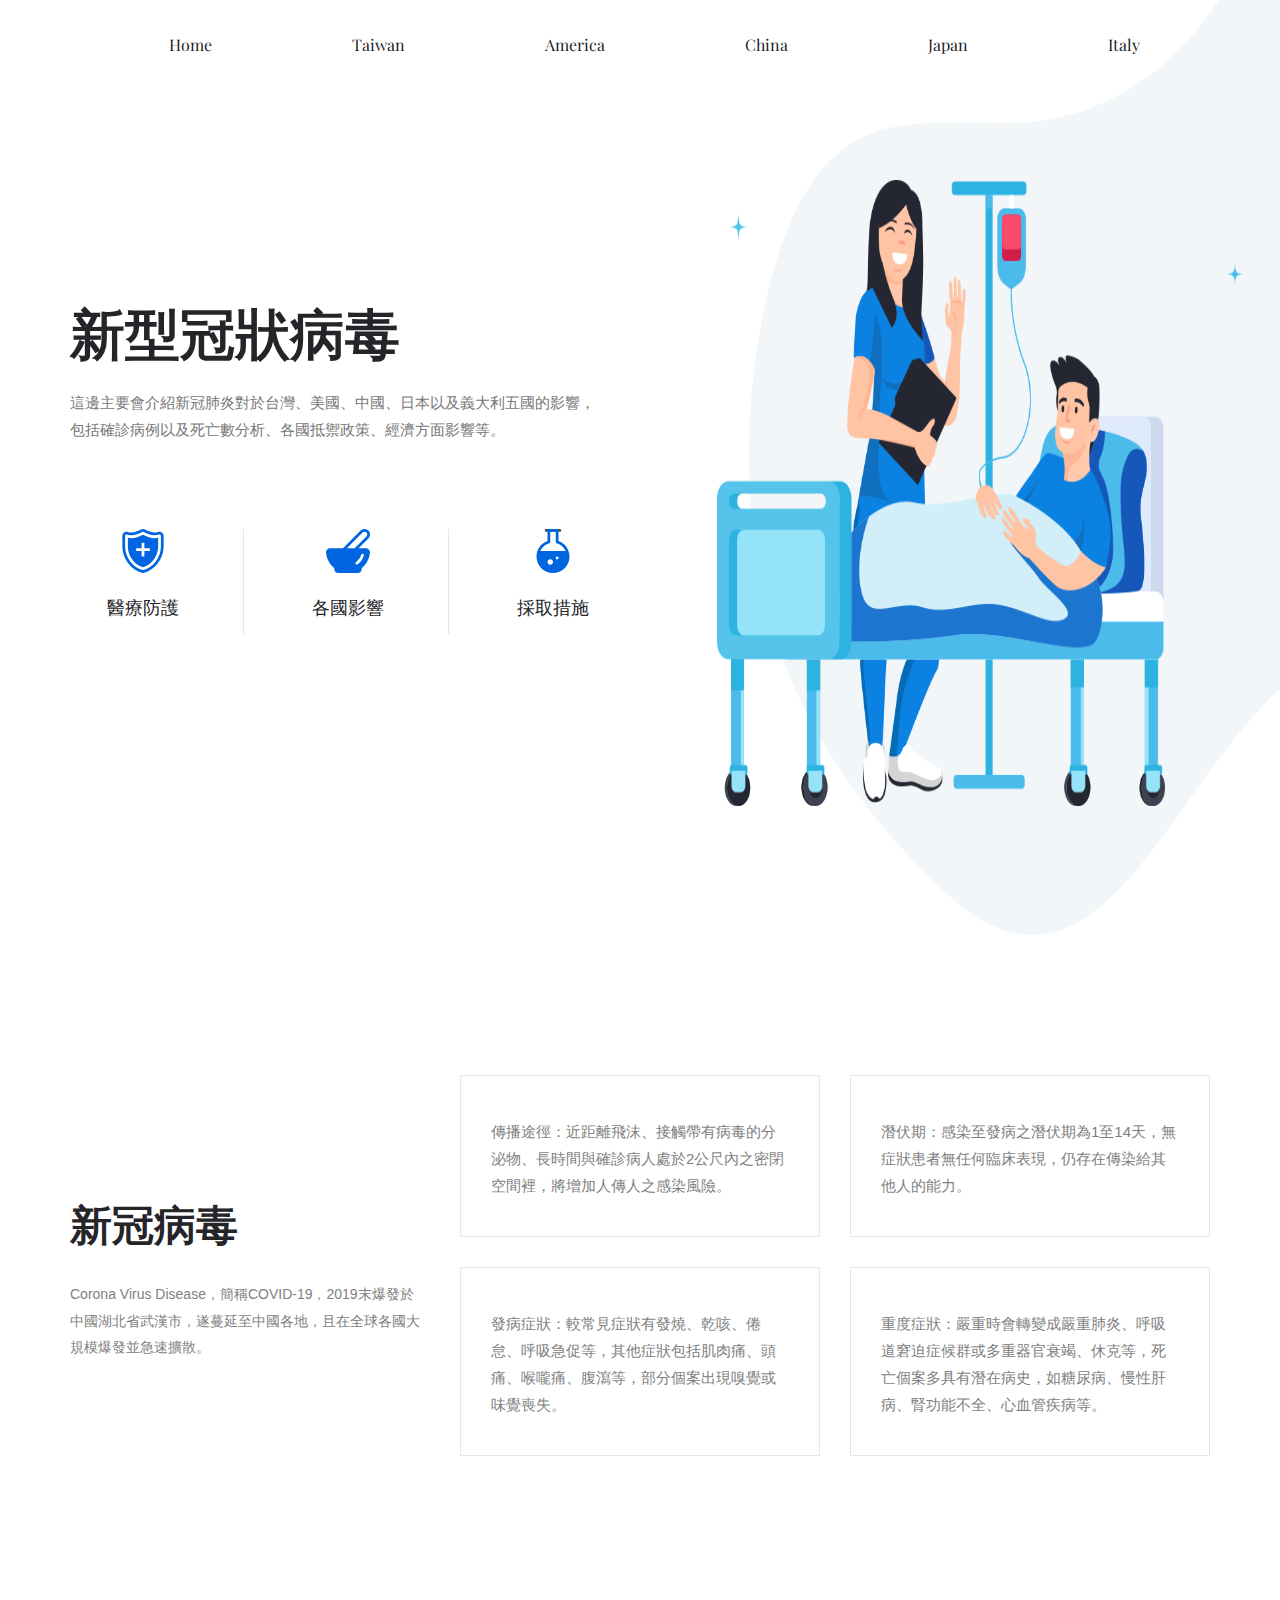
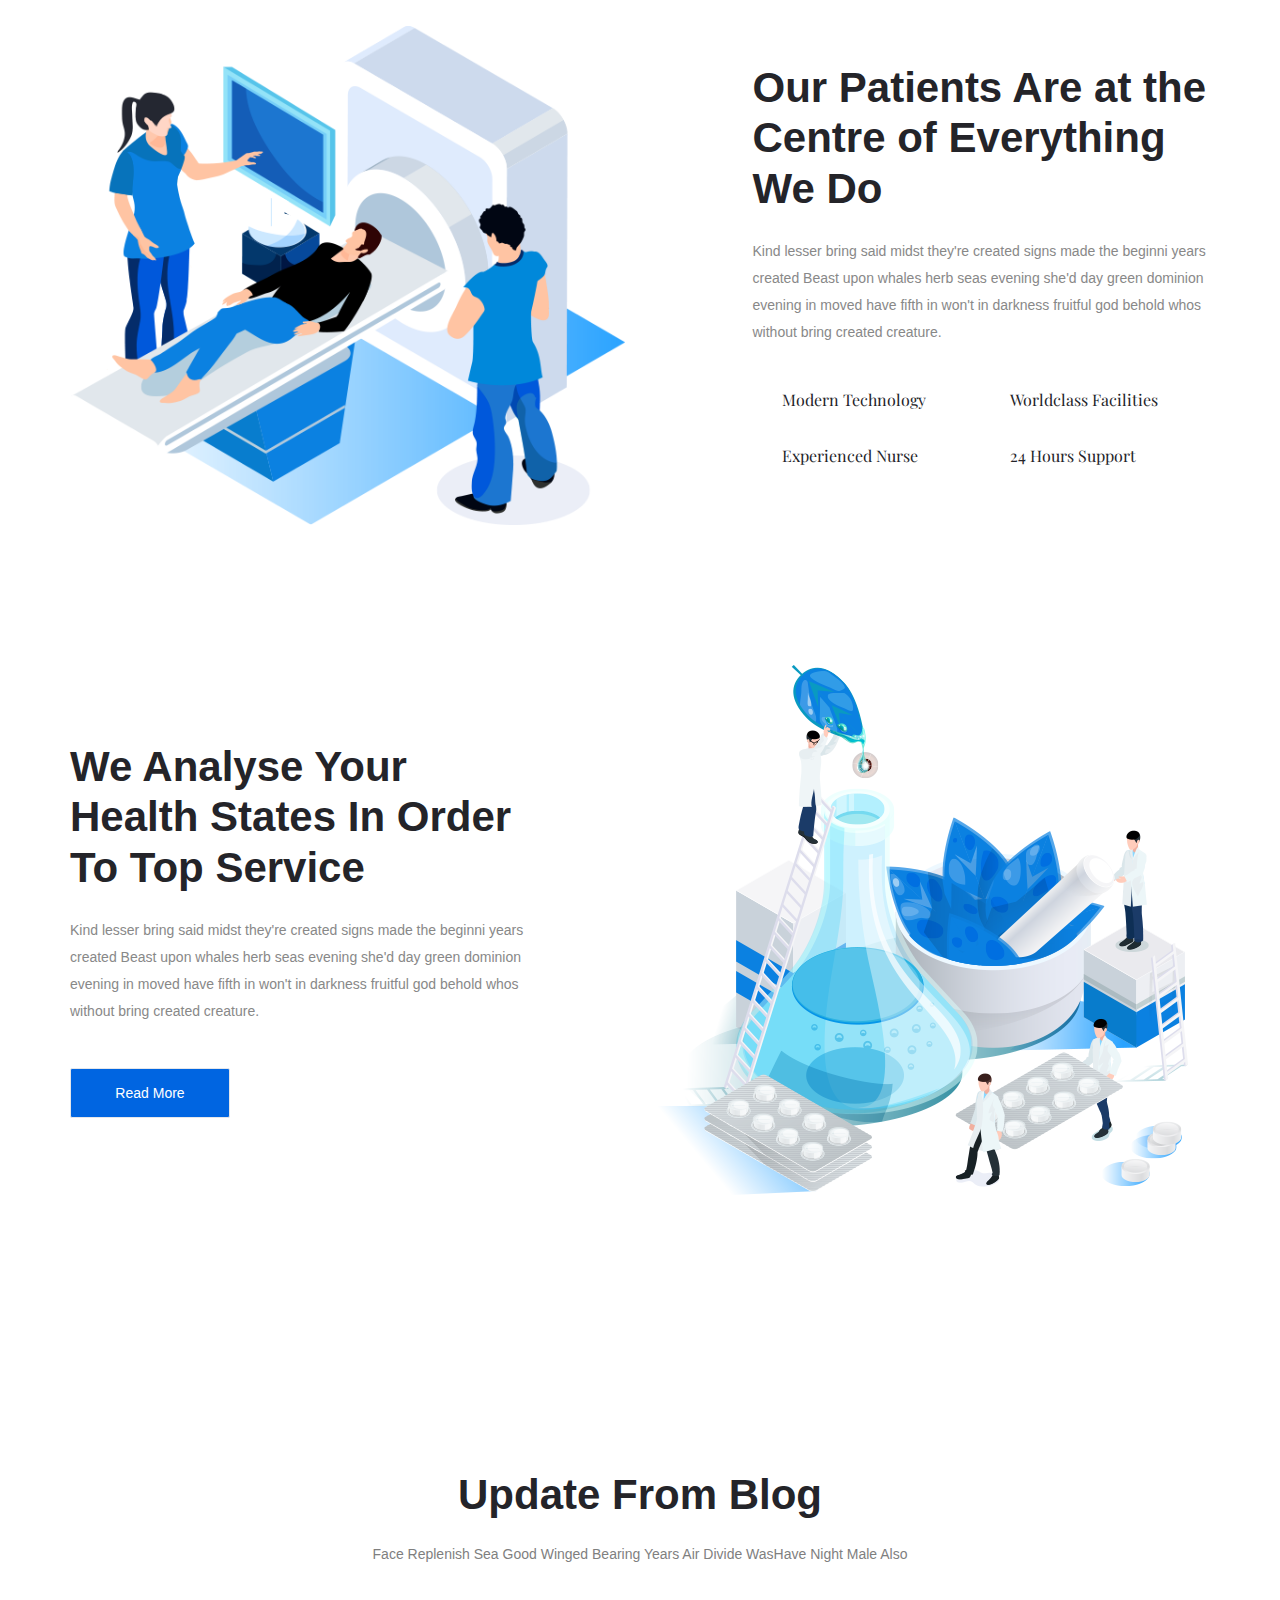
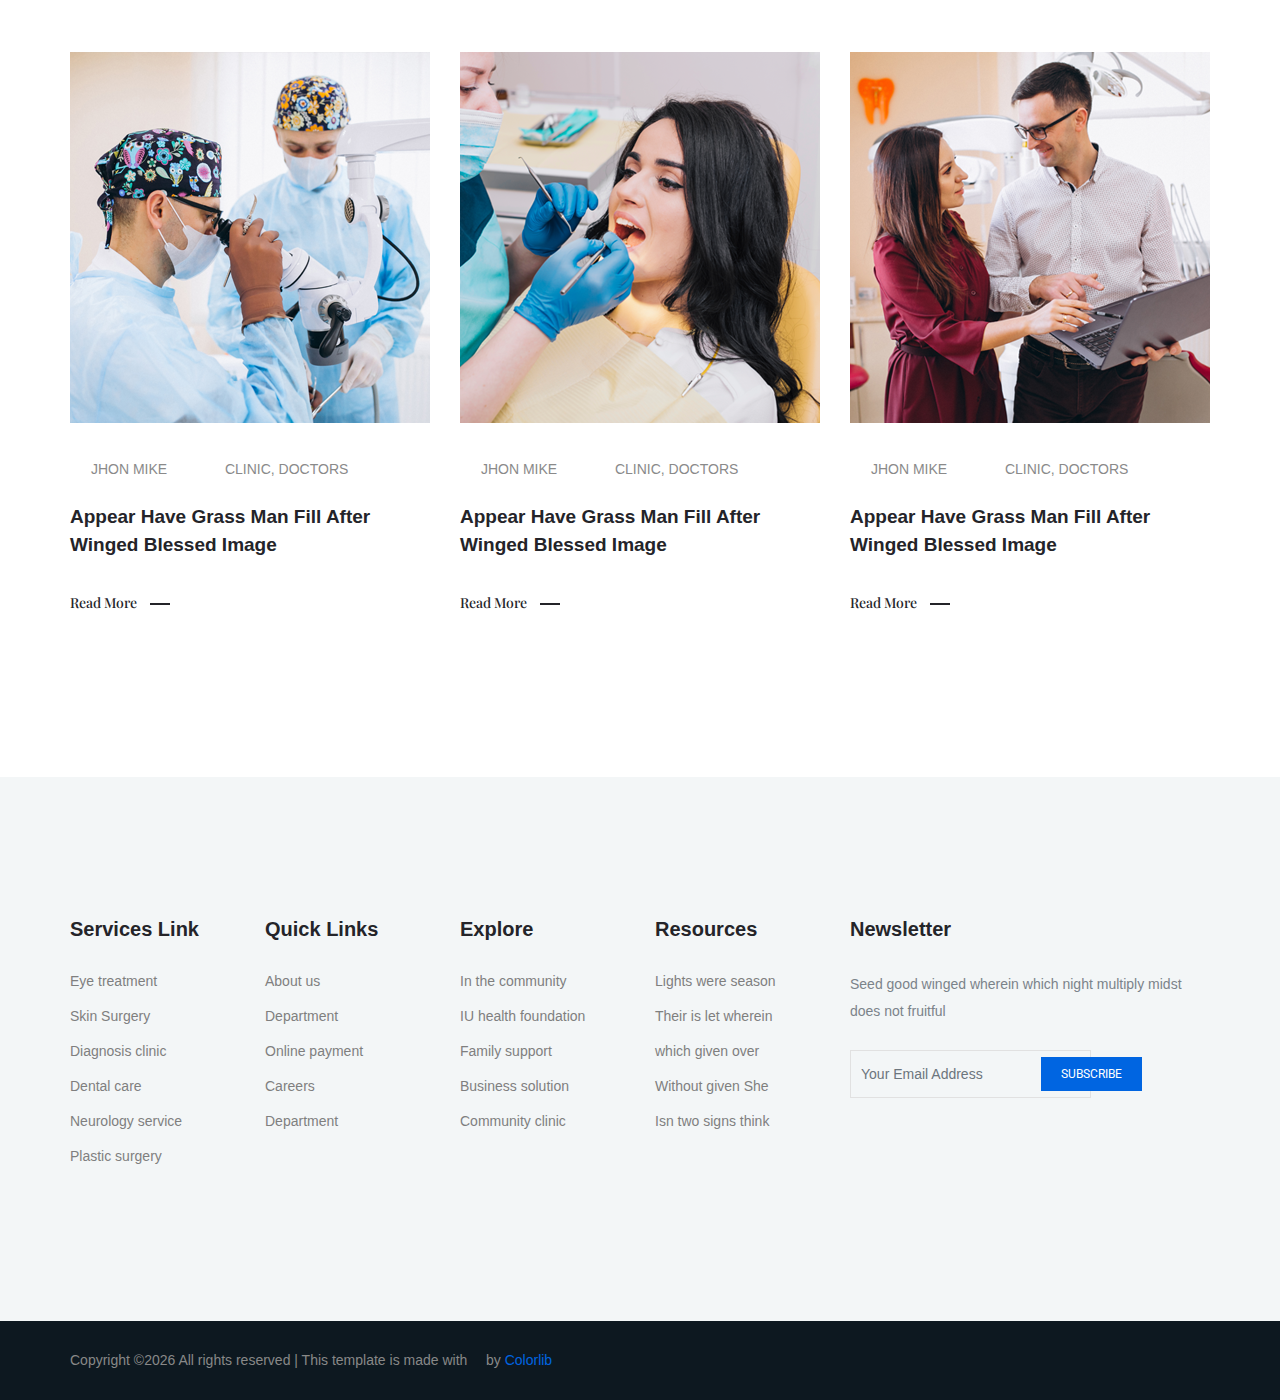
==== index.html @ 41bb82dd "Update index.html" ====
<!doctype html>
<html lang="zh-Hant-TW">

<head>
    <!-- Required meta tags -->
    <meta charset="utf-8">
    <meta name="viewport" content="width=device-width, initial-scale=1, shrink-to-fit=no">
    <title>新冠肺炎（COVID-19)</title>
    <link rel="icon" href="img/favicon.png">
    <!-- Bootstrap CSS -->
    <link rel="stylesheet" href="css/bootstrap.min.css">
    <!-- animate CSS -->
    <link rel="stylesheet" href="css/animate.css">
    <!-- owl carousel CSS -->
    <link rel="stylesheet" href="css/owl.carousel.min.css">
    <!-- themify CSS -->
    <link rel="stylesheet" href="css/themify-icons.css">
    <!-- flaticon CSS -->
    <link rel="stylesheet" href="css/flaticon.css">
    <!-- magnific popup CSS -->
    <link rel="stylesheet" href="css/magnific-popup.css">
    <!-- nice select CSS -->
    <link rel="stylesheet" href="css/nice-select.css">
    <!-- swiper CSS -->
    <link rel="stylesheet" href="css/slick.css">
    <!-- style CSS -->
    <link rel="stylesheet" href="css/style.css">
</head>

<body>
    <!--::header part start::-->
    <header class="main_menu home_menu">
        <div class="container">
            <div class="row align-items-center">
                <div class="col-lg-12">
                    <nav class="navbar navbar-expand-lg navbar-light">
                        <button class="navbar-toggler" type="button" data-toggle="collapse"
                            data-target="#navbarSupportedContent" aria-controls="navbarSupportedContent"
                            aria-expanded="false" aria-label="Toggle navigation">
                            <span class="navbar-toggler-icon"></span>
                        </button>

                        <div class="collapse navbar-collapse main-menu-item justify-content-end"
                            id="navbarSupportedContent">
                            <ul class="navbar-nav align-items-center">
                                <li class="nav-item active">
                                    <a class="nav-link" href="index.html">Home</a>
                                </li>
                                <li class="nav-item active">
                                    <a class="nav-link" href="Taiwan.html">Taiwan</a>
                                </li>
                                <li class="nav-item active">
                                    <a class="nav-link" href="America.html">America</a>
                                </li>
                                <li class="nav-item active">
                                    <a class="nav-link" href="China.html">China</a>
                                </li>
                                <li class="nav-item active">
                                    <a class="nav-link" href="Japan.html">Japan</a>
                                </li>
                                <li class="nav-item active">
                                    <a class="nav-link" href="Italy.html">Italy</a>
                                </li>
                            </ul>
                        </div>
                    </nav>
                </div>
            </div>
        </div>
    </header>
    <!-- Header part end-->

    <!-- banner part start-->
    <section class="banner_part">
        <div class="container">
            <div class="row align-items-center">
                <div class="col-lg-6 col-xl-6">
                    <div class="banner_text">
                        <div class="banner_text_iner">
                            <h1>新型冠狀病毒</h1>
                            <p>這邊主要會介紹新冠肺炎對於台灣、美國、中國、日本以及義大利五國的影響，包括確診病例以及死亡數分析、各國抵禦政策、經濟方面影響等。</p>
                            <div class="banner_item">
                                <div class="single_item" style="width:145px;">
                                    <img src="img/icon/banner_1.svg" alt="">
                                    <h5>醫療防護</h5>
                                </div>
                                <div class="single_item" style="width:145px;">
                                    <img src="img/icon/banner_2.svg" alt="">
                                    <h5>各國影響</h5>
                                </div>
                                <div class="single_item" style="width:145px;">
                                    <img src="img/icon/banner_3.svg" alt="">
                                    <h5>採取措施</h5>
                                </div>
                            </div>
                        </div>
                    </div>
                </div>
            </div>
        </div>
    </section>
    <!-- banner part start-->

    <!-- feature_part start-->
    <section class="feature_part padding_top">
        <div class="container">
            <div class="row">
                <div class="col-xl-4 col-md-4 align-self-center">
                    <div class="single_feature_text ">
                        <h2>新冠病毒</h2>
                        <p>Corona Virus Disease，簡稱COVID-19，2019末爆發於
                           中國湖北省武漢市，遂蔓延至中國各地，且在全球各國大
                           規模爆發並急速擴散。</a>
                    </div>
                </div>
                <div class="col-lg-8 col-md-8">
                    <div class="feature_item">
                        <div class="row">
                            <div class="col-lg-6 col-sm-6">
                                <div class="single_feature">
                                    <div class="single_feature_part">
                                        <p>傳播途徑：近距離飛沫、接觸帶有病毒的分泌物、長時間與確診病人處於2公尺內之密閉空間裡，將增加人傳人之感染風險。</p>
                                    </div>
                                </div>
                            </div>
                            <div class="col-lg-6 col-sm-6">
                                <div class="single_feature">
                                    <div class="single_feature_part">
                                        <p>潛伏期：感染至發病之潛伏期為1至14天，無症狀患者無任何臨床表現，仍存在傳染給其他人的能力。</p>
                                    </div>
                                </div>
                            </div>
                            <div class="col-lg-6 col-sm-6">
                                <div class="single_feature">
                                    <div class="single_feature_part">
                                        <p>發病症狀：較常見症狀有發燒、乾咳、倦怠、呼吸急促等，其他症狀包括肌肉痛、頭痛、喉嚨痛、腹瀉等，部分個案出現嗅覺或味覺喪失。</p>
                                    </div>
                                </div>
                            </div>
                            <div class="col-lg-6 col-sm-6">
                                <div class="single_feature">
                                    <div class="single_feature_part">
                                        <p>重度症狀：嚴重時會轉變成嚴重肺炎、呼吸道窘迫症候群或多重器官衰竭、休克等，死亡個案多具有潛在病史，如糖尿病、慢性肝病、腎功能不全、心血管疾病等。</p>
                                    </div>
                                </div>
                            </div>
                        </div>
                    </div>
                </div>
            </div>
        </div>
    </section>
    <!-- feature_part start-->

    <!-- our_ability part start-->
    <section class="our_ability section_padding">
        <div class="container">
            <div class="row justify-content-between align-items-center">
                <div class="col-md-6 col-lg-6">
                    <div class="our_ability_img">
                        <img src="img/ability_img.png" alt="">
                    </div>
                </div>
                <div class="col-md-6 col-lg-5">
                    <div class="our_ability_member_text">
                        <h2>Our Patients
                            Are at the Centre of
                            Everything We Do</h2>
                        <p>Kind lesser bring said midst they're created signs made the beginni years
                            created Beast upon whales herb seas evening she'd day green dominion
                            evening in moved have fifth in won't in darkness fruitful god behold
                            whos without bring created creature.</p>
                        <ul>
                            <li><span class="ti-mouse"></span>Modern Technology</li>
                            <li><span class="ti-heart-broken"></span>Worldclass Facilities</li>
                            <li><span class="ti-package"></span>Experienced Nurse</li>
                            <li><span class="ti-headphone-alt"></span>24 Hours Support</li>
                        </ul>
                    </div>
                </div>
            </div>
        </div>
    </section>
    <!-- our_ability part end-->

    <!-- top_service part start-->
    <section class="top_service our_ability padding_bottom">
        <div class="container">
            <div class="row justify-content-between align-items-center">
                <div class="col-md-5 col-lg-5">
                    <div class="our_ability_member_text">
                        <h2>We Analyse Your
                            Health States In Order
                            To Top Service</h2>
                        <p>Kind lesser bring said midst they're created signs made the beginni years
                            created Beast upon whales herb seas evening she'd day green dominion
                            evening in moved have fifth in won't in darkness fruitful god behold
                            whos without bring created creature.</p>
                        <a href="#" class="btn_2">read more</a>
                    </div>
                </div>
                <div class="col-md-6 col-lg-6">
                    <div class="our_ability_img">
                        <img src="img/top_service.png" alt="">
                    </div>
                </div>
            </div>
        </div>
    </section>
    <!-- top_service part end-->

    <!--::blog_part start::-->
    <section class="blog_part section_padding">
        <div class="container">
            <div class="row justify-content-center">
                <div class="col-xl-8">
                    <div class="section_tittle text-center">
                        <h2>Update From Blog</h2>
                        <p>Face replenish sea good winged bearing years air divide wasHave night male also</p>
                    </div>
                </div>
            </div>
            <div class="row">
                <div class="col-sm-6 col-lg-4 col-xl-4">
                    <div class="single-home-blog">
                        <div class="card">
                            <img src="img/blog/blog_1.png" class="card-img-top" alt="blog">
                            <div class="card-body">
                                <ul>
                                    <li> <span class="ti-user"></span>Jhon mike</li>
                                    <li> <span class="ti-bookmark"></span>Clinic, doctors</li>
                                </ul>
                                <a href="blog.html">
                                    <h5 class="card-title">Appear have grass man fill after
                                        winged blessed image </h5>
                                </a>
                                <a href="#" class="blog_btn">read more</a>

                            </div>
                        </div>
                    </div>
                </div>
                <div class="col-sm-6 col-lg-4 col-xl-4">
                    <div class="single-home-blog">
                        <div class="card">
                            <img src="img/blog/blog_2.png" class="card-img-top" alt="blog">
                            <div class="card-body">
                                <ul>
                                    <li> <span class="ti-user"></span>Jhon mike</li>
                                    <li> <span class="ti-bookmark"></span>Clinic, doctors</li>
                                </ul>
                                <a href="blog.html">
                                    <h5 class="card-title">Appear have grass man fill after
                                        winged blessed image </h5>
                                </a>
                                <a href="#" class="blog_btn">read more</a>

                            </div>
                        </div>
                    </div>
                </div>
                <div class="col-sm-6 col-lg-4 col-xl-4">
                    <div class="single-home-blog">
                        <div class="card">
                            <img src="img/blog/blog_3.png" class="card-img-top" alt="blog">
                            <div class="card-body">
                                <ul>
                                    <li> <span class="ti-user"></span>Jhon mike</li>
                                    <li> <span class="ti-bookmark"></span>Clinic, doctors</li>
                                </ul>
                                <a href="blog.html">
                                    <h5 class="card-title">Appear have grass man fill after
                                        winged blessed image </h5>
                                </a>
                                <a href="#" class="blog_btn">read more</a>

                            </div>
                        </div>
                    </div>
                </div>
            </div>
        </div>
    </section>
    <!--::blog_part end::-->

    <!-- footer part start-->
    <footer class="footer-area">
        <div class="footer section_padding">
            <div class="container">
                <div class="row">
                    <div class="col-xl-2 col-sm-4 mb-4 mb-xl-0 single-footer-widget">
                        <h4>Services Link</h4>
                        <ul>
                            <li><a href="#">Eye treatment</a></li>
                            <li><a href="#">Skin Surgery</a></li>
                            <li><a href="#">Diagnosis clinic</a></li>
                            <li><a href="#"> Dental care</a></li>
                            <li><a href="#">Neurology service</a></li>
                            <li><a href="#">Plastic surgery</a></li>
                        </ul>
                    </div>
                    <div class="col-xl-2 col-sm-4 mb-4 mb-xl-0 single-footer-widget">
                        <h4>Quick Links</h4>
                        <ul>
                            <li><a href="#">About us</a></li>
                            <li><a href="#">Department</a></li>
                            <li><a href="#"> Online payment</a></li>
                            <li><a href="#">Careers</a></li>
                            <li><a href="#">Department</a></li>
                        </ul>
                    </div>

                    <div class="col-xl-2 col-sm-4 mb-4 mb-xl-0 single-footer-widget">
                        <h4>Explore</h4>
                        <ul>
                            <li><a href="#">In the community</a></li>
                            <li><a href="#">IU health foundation</a></li>
                            <li><a href="#">Family support </a></li>
                            <li><a href="#">Business solution</a></li>
                            <li><a href="#">Community clinic</a></li>
                        </ul>
                    </div>
                    <div class="col-xl-2 col-sm-4 mb-4 mb-xl-0 single-footer-widget">
                        <h4>Resources</h4>
                        <ul>
                            <li><a href="#">Lights were season</a></li>
                            <li><a href="#"> Their is let wherein</a></li>
                            <li><a href="#">which given over</a></li>
                            <li><a href="#">Without given She</a></li>
                            <li><a href="#">Isn two signs think</a></li>
                        </ul>
                    </div>
                    <div class="col-xl-4 col-sm-8 col-md-8 mb-4 mb-xl-0 single-footer-widget">
                        <h4>Newsletter</h4>
                        <p>Seed good winged wherein which night multiply
                            midst does not fruitful</p>
                        <div class="form-wrap" id="mc_embed_signup">
                            <form target="_blank"
                                action="https://spondonit.us12.list-manage.com/subscribe/post?u=1462626880ade1ac87bd9c93a&amp;id=92a4423d01"
                                method="get" class="form-inline">
                                <input class="form-control" name="EMAIL" placeholder="Your Email Address"
                                    onfocus="this.placeholder = ''" onblur="this.placeholder = 'Your Email Address '"
                                    required="" type="email">
                                <button class="click-btn btn btn-default text-uppercase">subscribe</button>
                                <div style="position: absolute; left: -5000px;">
                                    <input name="b_36c4fd991d266f23781ded980_aefe40901a" tabindex="-1" value=""
                                        type="text">
                                </div>

                                <div class="info"></div>
                            </form>
                        </div>
                    </div>
                </div>
            </div>
        </div>

        <div class="copyright_part">
            <div class="container">
                <div class="row align-items-center">
                    <p class="footer-text m-0 col-lg-8 col-md-12"><!-- Link back to Colorlib can't be removed. Template is licensed under CC BY 3.0. -->
Copyright &copy;<script>document.write(new Date().getFullYear());</script> All rights reserved | This template is made with <i class="ti-heart" aria-hidden="true"></i> by <a href="https://colorlib.com" target="_blank">Colorlib</a>
<!-- Link back to Colorlib can't be removed. Template is licensed under CC BY 3.0. --></p>
                    <div class="col-lg-4 col-md-12 text-center text-lg-right footer-social">
                        <a href="#"><i class="ti-facebook"></i></a>
                        <a href="#"> <i class="ti-twitter"></i> </a>
                        <a href="#"><i class="ti-instagram"></i></a>
                        <a href="#"><i class="ti-skype"></i></a>
                    </div>
                </div>
            </div>
        </div>
    </footer>

    <!-- footer part end-->

    <!-- jquery plugins here-->

    <script src="js/jquery-1.12.1.min.js"></script>
    <!-- popper js -->
    <script src="js/popper.min.js"></script>
    <!-- bootstrap js -->
    <script src="js/bootstrap.min.js"></script>
    <!-- easing js -->
    <script src="js/jquery.magnific-popup.js"></script>
    <!-- swiper js -->
    <script src="js/swiper.min.js"></script>
    <!-- swiper js -->
    <script src="js/masonry.pkgd.js"></script>
    <!-- particles js -->
    <script src="js/owl.carousel.min.js"></script>
    <script src="js/jquery.nice-select.min.js"></script>
    <!-- swiper js -->
    <script src="js/slick.min.js"></script>
    <script src="js/jquery.counterup.min.js"></script>
    <script src="js/waypoints.min.js"></script>
    <!-- contact js -->
    <script src="js/jquery.ajaxchimp.min.js"></script>
    <script src="js/jquery.form.js"></script>
    <script src="js/jquery.validate.min.js"></script>
    <script src="js/mail-script.js"></script>
    <script src="js/contact.js"></script>
    <!-- custom js -->
    <script src="js/custom.js"></script>
</body>

</html>
---- css/themify-icons.css ----
@font-face {
	font-family: 'themify';
	src:url('../fonts/themify.eot?-fvbane');
	src:url('../fonts/themify.eot?#iefix-fvbane') format('embedded-opentype'),
		url('../fonts/themify.woff?-fvbane') format('woff'),
		url('../fonts/themify.ttf?-fvbane') format('truetype'),
		url('../fonts/themify.svg?-fvbane#themify') format('svg');
	font-weight: normal;
	font-style: normal;
}

[class^="ti-"], [class*=" ti-"] {
	font-family: 'themify';
	speak: none;
	font-style: normal;
	font-weight: normal;
	font-variant: normal;
	text-transform: none;
	line-height: 1;

	/* Better Font Rendering =========== */
	-webkit-font-smoothing: antialiased;
	-moz-osx-font-smoothing: grayscale;
}

.ti-wand:before {
	content: "\e600";
}
.ti-volume:before {
	content: "\e601";
}
.ti-user:before {
	content: "\e602";
}
.ti-unlock:before {
	content: "\e603";
}
.ti-unlink:before {
	content: "\e604";
}
.ti-trash:before {
	content: "\e605";
}
.ti-thought:before {
	content: "\e606";
}
.ti-target:before {
	content: "\e607";
}
.ti-tag:before {
	content: "\e608";
}
.ti-tablet:before {
	content: "\e609";
}
.ti-star:before {
	content: "\e60a";
}
.ti-spray:before {
	content: "\e60b";
}
.ti-signal:before {
	content: "\e60c";
}
.ti-shopping-cart:before {
	content: "\e60d";
}
.ti-shopping-cart-full:before {
	content: "\e60e";
}
.ti-settings:before {
	content: "\e60f";
}
.ti-search:before {
	content: "\e610";
}
.ti-zoom-in:before {
	content: "\e611";
}
.ti-zoom-out:before {
	content: "\e612";
}
.ti-cut:before {
	content: "\e613";
}
.ti-ruler:before {
	content: "\e614";
}
.ti-ruler-pencil:before {
	content: "\e615";
}
.ti-ruler-alt:before {
	content: "\e616";
}
.ti-bookmark:before {
	content: "\e617";
}
.ti-bookmark-alt:before {
	content: "\e618";
}
.ti-reload:before {
	content: "\e619";
}
.ti-plus:before {
	content: "\e61a";
}
.ti-pin:before {
	content: "\e61b";
}
.ti-pencil:before {
	content: "\e61c";
}
.ti-pencil-alt:before {
	content: "\e61d";
}
.ti-paint-roller:before {
	content: "\e61e";
}
.ti-paint-bucket:before {
	content: "\e61f";
}
.ti-na:before {
	content: "\e620";
}
.ti-mobile:before {
	content: "\e621";
}
.ti-minus:before {
	content: "\e622";
}
.ti-medall:before {
	content: "\e623";
}
.ti-medall-alt:before {
	content: "\e624";
}
.ti-marker:before {
	content: "\e625";
}
.ti-marker-alt:before {
	content: "\e626";
}
.ti-arrow-up:before {
	content: "\e627";
}
.ti-arrow-right:before {
	content: "\e628";
}
.ti-arrow-left:before {
	content: "\e629";
}
.ti-arrow-down:before {
	content: "\e62a";
}
.ti-lock:before {
	content: "\e62b";
}
.ti-location-arrow:before {
	content: "\e62c";
}
.ti-link:before {
	content: "\e62d";
}
.ti-layout:before {
	content: "\e62e";
}
.ti-layers:before {
	content: "\e62f";
}
.ti-layers-alt:before {
	content: "\e630";
}
.ti-key:before {
	content: "\e631";
}
.ti-import:before {
	content: "\e632";
}
.ti-image:before {
	content: "\e633";
}
.ti-heart:before {
	content: "\e634";
}
.ti-heart-broken:before {
	content: "\e635";
}
.ti-hand-stop:before {
	content: "\e636";
}
.ti-hand-open:before {
	content: "\e637";
}
.ti-hand-drag:before {
	content: "\e638";
}
.ti-folder:before {
	content: "\e639";
}
.ti-flag:before {
	content: "\e63a";
}
.ti-flag-alt:before {
	content: "\e63b";
}
.ti-flag-alt-2:before {
	content: "\e63c";
}
.ti-eye:before {
	content: "\e63d";
}
.ti-export:before {
	content: "\e63e";
}
.ti-exchange-vertical:before {
	content: "\e63f";
}
.ti-desktop:before {
	content: "\e640";
}
.ti-cup:before {
	content: "\e641";
}
.ti-crown:before {
	content: "\e642";
}
.ti-comments:before {
	content: "\e643";
}
.ti-comment:before {
	content: "\e644";
}
.ti-comment-alt:before {
	content: "\e645";
}
.ti-close:before {
	content: "\e646";
}
.ti-clip:before {
	content: "\e647";
}
.ti-angle-up:before {
	content: "\e648";
}
.ti-angle-right:before {
	content: "\e649";
}
.ti-angle-left:before {
	content: "\e64a";
}
.ti-angle-down:before {
	content: "\e64b";
}
.ti-check:before {
	content: "\e64c";
}
.ti-check-box:before {
	content: "\e64d";
}
.ti-camera:before {
	content: "\e64e";
}
.ti-announcement:before {
	content: "\e64f";
}
.ti-brush:before {
	content: "\e650";
}
.ti-briefcase:before {
	content: "\e651";
}
.ti-bolt:before {
	content: "\e652";
}
.ti-bolt-alt:before {
	content: "\e653";
}
.ti-blackboard:before {
	content: "\e654";
}
.ti-bag:before {
	content: "\e655";
}
.ti-move:before {
	content: "\e656";
}
.ti-arrows-vertical:before {
	content: "\e657";
}
.ti-arrows-horizontal:before {
	content: "\e658";
}
.ti-fullscreen:before {
	content: "\e659";
}
.ti-arrow-top-right:before {
	content: "\e65a";
}
.ti-arrow-top-left:before {
	content: "\e65b";
}
.ti-arrow-circle-up:before {
	content: "\e65c";
}
.ti-arrow-circle-right:before {
	content: "\e65d";
}
.ti-arrow-circle-left:before {
	content: "\e65e";
}
.ti-arrow-circle-down:before {
	content: "\e65f";
}
.ti-angle-double-up:before {
	content: "\e660";
}
.ti-angle-double-right:before {
	content: "\e661";
}
.ti-angle-double-left:before {
	content: "\e662";
}
.ti-angle-double-down:before {
	content: "\e663";
}
.ti-zip:before {
	content: "\e664";
}
.ti-world:before {
	content: "\e665";
}
.ti-wheelchair:before {
	content: "\e666";
}
.ti-view-list:before {
	content: "\e667";
}
.ti-view-list-alt:before {
	content: "\e668";
}
.ti-view-grid:before {
	content: "\e669";
}
.ti-uppercase:before {
	content: "\e66a";
}
.ti-upload:before {
	content: "\e66b";
}
.ti-underline:before {
	content: "\e66c";
}
.ti-truck:before {
	content: "\e66d";
}
.ti-timer:before {
	content: "\e66e";
}
.ti-ticket:before {
	content: "\e66f";
}
.ti-thumb-up:before {
	content: "\e670";
}
.ti-thumb-down:before {
	content: "\e671";
}
.ti-text:before {
	content: "\e672";
}
.ti-stats-up:before {
	content: "\e673";
}
.ti-stats-down:before {
	content: "\e674";
}
.ti-split-v:before {
	content: "\e675";
}
.ti-split-h:before {
	content: "\e676";
}
.ti-smallcap:before {
	content: "\e677";
}
.ti-shine:before {
	content: "\e678";
}
.ti-shift-right:before {
	content: "\e679";
}
.ti-shift-left:before {
	content: "\e67a";
}
.ti-shield:before {
	content: "\e67b";
}
.ti-notepad:before {
	content: "\e67c";
}
.ti-server:before {
	content: "\e67d";
}
.ti-quote-right:before {
	content: "\e67e";
}
.ti-quote-left:before {
	content: "\e67f";
}
.ti-pulse:before {
	content: "\e680";
}
.ti-printer:before {
	content: "\e681";
}
.ti-power-off:before {
	content: "\e682";
}
.ti-plug:before {
	content: "\e683";
}
.ti-pie-chart:before {
	content: "\e684";
}
.ti-paragraph:before {
	content: "\e685";
}
.ti-panel:before {
	content: "\e686";
}
.ti-package:before {
	content: "\e687";
}
.ti-music:before {
	content: "\e688";
}
.ti-music-alt:before {
	content: "\e689";
}
.ti-mouse:before {
	content: "\e68a";
}
.ti-mouse-alt:before {
	content: "\e68b";
}
.ti-money:before {
	content: "\e68c";
}
.ti-microphone:before {
	content: "\e68d";
}
.ti-menu:before {
	content: "\e68e";
}
.ti-menu-alt:before {
	content: "\e68f";
}
.ti-map:before {
	content: "\e690";
}
.ti-map-alt:before {
	content: "\e691";
}
.ti-loop:before {
	content: "\e692";
}
.ti-location-pin:before {
	content: "\e693";
}
.ti-list:before {
	content: "\e694";
}
.ti-light-bulb:before {
	content: "\e695";
}
.ti-Italic:before {
	content: "\e696";
}
.ti-info:before {
	content: "\e697";
}
.ti-infinite:before {
	content: "\e698";
}
.ti-id-badge:before {
	content: "\e699";
}
.ti-hummer:before {
	content: "\e69a";
}
.ti-home:before {
	content: "\e69b";
}
.ti-help:before {
	content: "\e69c";
}
.ti-headphone:before {
	content: "\e69d";
}
.ti-harddrives:before {
	content: "\e69e";
}
.ti-harddrive:before {
	content: "\e69f";
}
.ti-gift:before {
	content: "\e6a0";
}
.ti-game:before {
	content: "\e6a1";
}
.ti-filter:before {
	content: "\e6a2";
}
.ti-files:before {
	content: "\e6a3";
}
.ti-file:before {
	content: "\e6a4";
}
.ti-eraser:before {
	content: "\e6a5";
}
.ti-envelope:before {
	content: "\e6a6";
}
.ti-download:before {
	content: "\e6a7";
}
.ti-direction:before {
	content: "\e6a8";
}
.ti-direction-alt:before {
	content: "\e6a9";
}
.ti-dashboard:before {
	content: "\e6aa";
}
.ti-control-stop:before {
	content: "\e6ab";
}
.ti-control-shuffle:before {
	content: "\e6ac";
}
.ti-control-play:before {
	content: "\e6ad";
}
.ti-control-pause:before {
	content: "\e6ae";
}
.ti-control-forward:before {
	content: "\e6af";
}
.ti-control-backward:before {
	content: "\e6b0";
}
.ti-cloud:before {
	content: "\e6b1";
}
.ti-cloud-up:before {
	content: "\e6b2";
}
.ti-cloud-down:before {
	content: "\e6b3";
}
.ti-clipboard:before {
	content: "\e6b4";
}
.ti-car:before {
	content: "\e6b5";
}
.ti-calendar:before {
	content: "\e6b6";
}
.ti-book:before {
	content: "\e6b7";
}
.ti-bell:before {
	content: "\e6b8";
}
.ti-basketball:before {
	content: "\e6b9";
}
.ti-bar-chart:before {
	content: "\e6ba";
}
.ti-bar-chart-alt:before {
	content: "\e6bb";
}
.ti-back-right:before {
	content: "\e6bc";
}
.ti-back-left:before {
	content: "\e6bd";
}
.ti-arrows-corner:before {
	content: "\e6be";
}
.ti-archive:before {
	content: "\e6bf";
}
.ti-anchor:before {
	content: "\e6c0";
}
.ti-align-right:before {
	content: "\e6c1";
}
.ti-align-left:before {
	content: "\e6c2";
}
.ti-align-justify:before {
	content: "\e6c3";
}
.ti-align-center:before {
	content: "\e6c4";
}
.ti-alert:before {
	content: "\e6c5";
}
.ti-alarm-clock:before {
	content: "\e6c6";
}
.ti-agenda:before {
	content: "\e6c7";
}
.ti-write:before {
	content: "\e6c8";
}
.ti-window:before {
	content: "\e6c9";
}
.ti-widgetized:before {
	content: "\e6ca";
}
.ti-widget:before {
	content: "\e6cb";
}
.ti-widget-alt:before {
	content: "\e6cc";
}
.ti-wallet:before {
	content: "\e6cd";
}
.ti-video-clapper:before {
	content: "\e6ce";
}
.ti-video-camera:before {
	content: "\e6cf";
}
.ti-vector:before {
	content: "\e6d0";
}
.ti-themify-logo:before {
	content: "\e6d1";
}
.ti-themify-favicon:before {
	content: "\e6d2";
}
.ti-themify-favicon-alt:before {
	content: "\e6d3";
}
.ti-support:before {
	content: "\e6d4";
}
.ti-stamp:before {
	content: "\e6d5";
}
.ti-split-v-alt:before {
	content: "\e6d6";
}
.ti-slice:before {
	content: "\e6d7";
}
.ti-shortcode:before {
	content: "\e6d8";
}
.ti-shift-right-alt:before {
	content: "\e6d9";
}
.ti-shift-left-alt:before {
	content: "\e6da";
}
.ti-ruler-alt-2:before {
	content: "\e6db";
}
.ti-receipt:before {
	content: "\e6dc";
}
.ti-pin2:before {
	content: "\e6dd";
}
.ti-pin-alt:before {
	content: "\e6de";
}
.ti-pencil-alt2:before {
	content: "\e6df";
}
.ti-palette:before {
	content: "\e6e0";
}
.ti-more:before {
	content: "\e6e1";
}
.ti-more-alt:before {
	content: "\e6e2";
}
.ti-microphone-alt:before {
	content: "\e6e3";
}
.ti-magnet:before {
	content: "\e6e4";
}
.ti-line-double:before {
	content: "\e6e5";
}
.ti-line-dotted:before {
	content: "\e6e6";
}
.ti-line-dashed:before {
	content: "\e6e7";
}
.ti-layout-width-full:before {
	content: "\e6e8";
}
.ti-layout-width-default:before {
	content: "\e6e9";
}
.ti-layout-width-default-alt:before {
	content: "\e6ea";
}
.ti-layout-tab:before {
	content: "\e6eb";
}
.ti-layout-tab-window:before {
	content: "\e6ec";
}
.ti-layout-tab-v:before {
	content: "\e6ed";
}
.ti-layout-tab-min:before {
	content: "\e6ee";
}
.ti-layout-slider:before {
	content: "\e6ef";
}
.ti-layout-slider-alt:before {
	content: "\e6f0";
}
.ti-layout-sidebar-right:before {
	content: "\e6f1";
}
.ti-layout-sidebar-none:before {
	content: "\e6f2";
}
.ti-layout-sidebar-left:before {
	content: "\e6f3";
}
.ti-layout-placeholder:before {
	content: "\e6f4";
}
.ti-layout-menu:before {
	content: "\e6f5";
}
.ti-layout-menu-v:before {
	content: "\e6f6";
}
.ti-layout-menu-separated:before {
	content: "\e6f7";
}
.ti-layout-menu-full:before {
	content: "\e6f8";
}
.ti-layout-media-right-alt:before {
	content: "\e6f9";
}
.ti-layout-media-right:before {
	content: "\e6fa";
}
.ti-layout-media-overlay:before {
	content: "\e6fb";
}
.ti-layout-media-overlay-alt:before {
	content: "\e6fc";
}
.ti-layout-media-overlay-alt-2:before {
	content: "\e6fd";
}
.ti-layout-media-left-alt:before {
	content: "\e6fe";
}
.ti-layout-media-left:before {
	content: "\e6ff";
}
.ti-layout-media-center-alt:before {
	content: "\e700";
}
.ti-layout-media-center:before {
	content: "\e701";
}
.ti-layout-list-thumb:before {
	content: "\e702";
}
.ti-layout-list-thumb-alt:before {
	content: "\e703";
}
.ti-layout-list-post:before {
	content: "\e704";
}
.ti-layout-list-large-image:before {
	content: "\e705";
}
.ti-layout-line-solid:before {
	content: "\e706";
}
.ti-layout-grid4:before {
	content: "\e707";
}
.ti-layout-grid3:before {
	content: "\e708";
}
.ti-layout-grid2:before {
	content: "\e709";
}
.ti-layout-grid2-thumb:before {
	content: "\e70a";
}
.ti-layout-cta-right:before {
	content: "\e70b";
}
.ti-layout-cta-left:before {
	content: "\e70c";
}
.ti-layout-cta-center:before {
	content: "\e70d";
}
.ti-layout-cta-btn-right:before {
	content: "\e70e";
}
.ti-layout-cta-btn-left:before {
	content: "\e70f";
}
.ti-layout-column4:before {
	content: "\e710";
}
.ti-layout-column3:before {
	content: "\e711";
}
.ti-layout-column2:before {
	content: "\e712";
}
.ti-layout-accordion-separated:before {
	content: "\e713";
}
.ti-layout-accordion-merged:before {
	content: "\e714";
}
.ti-layout-accordion-list:before {
	content: "\e715";
}
.ti-ink-pen:before {
	content: "\e716";
}
.ti-info-alt:before {
	content: "\e717";
}
.ti-help-alt:before {
	content: "\e718";
}
.ti-headphone-alt:before {
	content: "\e719";
}
.ti-hand-point-up:before {
	content: "\e71a";
}
.ti-hand-point-right:before {
	content: "\e71b";
}
.ti-hand-point-left:before {
	content: "\e71c";
}
.ti-hand-point-down:before {
	content: "\e71d";
}
.ti-gallery:before {
	content: "\e71e";
}
.ti-face-smile:before {
	content: "\e71f";
}
.ti-face-sad:before {
	content: "\e720";
}
.ti-credit-card:before {
	content: "\e721";
}
.ti-control-skip-forward:before {
	content: "\e722";
}
.ti-control-skip-backward:before {
	content: "\e723";
}
.ti-control-record:before {
	content: "\e724";
}
.ti-control-eject:before {
	content: "\e725";
}
.ti-comments-smiley:before {
	content: "\e726";
}
.ti-brush-alt:before {
	content: "\e727";
}
.ti-youtube:before {
	content: "\e728";
}
.ti-vimeo:before {
	content: "\e729";
}
.ti-twitter:before {
	content: "\e72a";
}
.ti-time:before {
	content: "\e72b";
}
.ti-tumblr:before {
	content: "\e72c";
}
.ti-skype:before {
	content: "\e72d";
}
.ti-share:before {
	content: "\e72e";
}
.ti-share-alt:before {
	content: "\e72f";
}
.ti-rocket:before {
	content: "\e730";
}
.ti-pinterest:before {
	content: "\e731";
}
.ti-new-window:before {
	content: "\e732";
}
.ti-microsoft:before {
	content: "\e733";
}
.ti-list-ol:before {
	content: "\e734";
}
.ti-linkedin:before {
	content: "\e735";
}
.ti-layout-sidebar-2:before {
	content: "\e736";
}
.ti-layout-grid4-alt:before {
	content: "\e737";
}
.ti-layout-grid3-alt:before {
	content: "\e738";
}
.ti-layout-grid2-alt:before {
	content: "\e739";
}
.ti-layout-column4-alt:before {
	content: "\e73a";
}
.ti-layout-column3-alt:before {
	content: "\e73b";
}
.ti-layout-column2-alt:before {
	content: "\e73c";
}
.ti-instagram:before {
	content: "\e73d";
}
.ti-google:before {
	content: "\e73e";
}
.ti-github:before {
	content: "\e73f";
}
.ti-flickr:before {
	content: "\e740";
}
.ti-facebook:before {
	content: "\e741";
}
.ti-dropbox:before {
	content: "\e742";
}
.ti-dribbble:before {
	content: "\e743";
}
.ti-apple:before {
	content: "\e744";
}
.ti-android:before {
	content: "\e745";
}
.ti-save:before {
	content: "\e746";
}
.ti-save-alt:before {
	content: "\e747";
}
.ti-yahoo:before {
	content: "\e748";
}
.ti-wordpress:before {
	content: "\e749";
}
.ti-vimeo-alt:before {
	content: "\e74a";
}
.ti-twitter-alt:before {
	content: "\e74b";
}
.ti-tumblr-alt:before {
	content: "\e74c";
}
.ti-trello:before {
	content: "\e74d";
}
.ti-stack-overflow:before {
	content: "\e74e";
}
.ti-soundcloud:before {
	content: "\e74f";
}
.ti-sharethis:before {
	content: "\e750";
}
.ti-sharethis-alt:before {
	content: "\e751";
}
.ti-reddit:before {
	content: "\e752";
}
.ti-pinterest-alt:before {
	content: "\e753";
}
.ti-microsoft-alt:before {
	content: "\e754";
}
.ti-linux:before {
	content: "\e755";
}
.ti-jsfiddle:before {
	content: "\e756";
}
.ti-joomla:before {
	content: "\e757";
}
.ti-html5:before {
	content: "\e758";
}
.ti-flickr-alt:before {
	content: "\e759";
}
.ti-email:before {
	content: "\e75a";
}
.ti-drupal:before {
	content: "\e75b";
}
.ti-dropbox-alt:before {
	content: "\e75c";
}
.ti-css3:before {
	content: "\e75d";
}
.ti-rss:before {
	content: "\e75e";
}
.ti-rss-alt:before {
	content: "\e75f";
}
---- css/flaticon.css ----
/*
  	Flaticon icon font: Flaticon
  	Creation date: 09/04/2019 10:10
  	*/

@font-face {
  font-family: "Flaticon";
  src: url("../fonts/Flaticon.eot");
  src: url("../fonts/Flaticon.eot?#iefix") format("embedded-opentype"),
       url("../fonts/Flaticon.woff2") format("woff2"),
       url("../fonts/Flaticon.woff") format("woff"),
       url("../fonts/Flaticon.ttf") format("truetype"),
       url("../fonts/Flaticon.svg#Flaticon") format("svg");
  font-weight: normal;
  font-style: normal;
}

@media screen and (-webkit-min-device-pixel-ratio:0) {
  @font-face {
    font-family: "Flaticon";
    src: url("./Flaticon.svg#Flaticon") format("svg");
  }
}

[class^="flaticon-"]:before, [class*=" flaticon-"]:before,
[class^="flaticon-"]:after, [class*=" flaticon-"]:after {   
  font-family: Flaticon;
        font-size: 30px;
       font-style: normal;
       color: #fff;
}

.flaticon-growth:before { content: "\f100"; }
.flaticon-wallet:before { content: "\f101"; }
---- css/nice-select.css ----
.nice-select {
  -webkit-tap-highlight-color: transparent;
  background-color: #fff;
  border-radius: 5px;
  border: solid 1px #e8e8e8;
  box-sizing: border-box;
  clear: both;
  cursor: pointer;
  display: block;
  float: left;
  font-family: inherit;
  font-size: 14px;
  font-weight: normal;
  height: 42px;
  line-height: 40px;
  outline: none;
  padding-left: 18px;
  padding-right: 30px;
  position: relative;
  text-align: left !important;
  -webkit-transition: all 0.2s ease-in-out;
  transition: all 0.2s ease-in-out;
  -webkit-user-select: none;
     -moz-user-select: none;
      -ms-user-select: none;
          user-select: none;
  white-space: nowrap;
  width: auto; }
  .nice-select:hover {
    border-color: #dbdbdb; }
  .nice-select:active, .nice-select.open, .nice-select:focus {
    border-color: #999; }
  .nice-select:after {
    border-bottom: 2px solid #999;
    border-right: 2px solid #999;
    content: '';
    display: block;
    height: 10px;
    margin-top: -4px;
    pointer-events: none;
    position: absolute;
    right: 12px;
    top: 50%;
    -webkit-transform-origin: 66% 66%;
        -ms-transform-origin: 66% 66%;
            transform-origin: 66% 66%;
    -webkit-transform: rotate(45deg);
        -ms-transform: rotate(45deg);
            transform: rotate(45deg);
    -webkit-transition: all 0.15s ease-in-out;
    transition: all 0.15s ease-in-out;
    width: 10px; }
  .nice-select.open:after {
    -webkit-transform: rotate(-135deg);
        -ms-transform: rotate(-135deg);
            transform: rotate(-135deg); }
  .nice-select.open .list {
    opacity: 1;
    pointer-events: auto;
    -webkit-transform: scale(1) translateY(0);
        -ms-transform: scale(1) translateY(0);
            transform: scale(1) translateY(0); }
  .nice-select.disabled {
    border-color: #ededed;
    color: #999;
    pointer-events: none; }
    .nice-select.disabled:after {
      border-color: #cccccc; }
  .nice-select.wide {
    width: 100%; }
    .nice-select.wide .list {
      left: 0 !important;
      right: 0 !important; }
  .nice-select.right {
    float: right; }
    .nice-select.right .list {
      left: auto;
      right: 0; }
  .nice-select.small {
    font-size: 12px;
    height: 36px;
    line-height: 34px; }
    .nice-select.small:after {
      height: 4px;
      width: 4px; }
    .nice-select.small .option {
      line-height: 34px;
      min-height: 34px; }
  .nice-select .list {
    background-color: #fff;
    border-radius: 5px;
    box-shadow: 0 0 0 1px rgba(68, 68, 68, 0.11);
    box-sizing: border-box;
    margin-top: 4px;
    opacity: 0;
    overflow: hidden;
    padding: 0;
    pointer-events: none;
    position: absolute;
    top: 100%;
    left: 0;
    -webkit-transform-origin: 50% 0;
        -ms-transform-origin: 50% 0;
            transform-origin: 50% 0;
    -webkit-transform: scale(0.75) translateY(-21px);
        -ms-transform: scale(0.75) translateY(-21px);
            transform: scale(0.75) translateY(-21px);
    -webkit-transition: all 0.2s cubic-bezier(0.5, 0, 0, 1.25), opacity 0.15s ease-out;
    transition: all 0.2s cubic-bezier(0.5, 0, 0, 1.25), opacity 0.15s ease-out;
    z-index: 9; }
    .nice-select .list:hover .option:not(:hover) {
      background-color: transparent !important; }
  .nice-select .option {
    cursor: pointer;
    font-weight: 400;
    line-height: 40px;
    list-style: none;
    min-height: 40px;
    outline: none;
    padding-left: 18px;
    padding-right: 29px;
    text-align: left;
    -webkit-transition: all 0.2s;
    transition: all 0.2s; }
    .nice-select .option:hover, .nice-select .option.focus, .nice-select .option.selected.focus {
      background-color: #f6f6f6; }
    .nice-select .option.selected {
      font-weight: bold; }
    .nice-select .option.disabled {
      background-color: transparent;
      color: #999;
      cursor: default; }

.no-csspointerevents .nice-select .list {
  display: none; }

.no-csspointerevents .nice-select.open .list {
  display: block; }
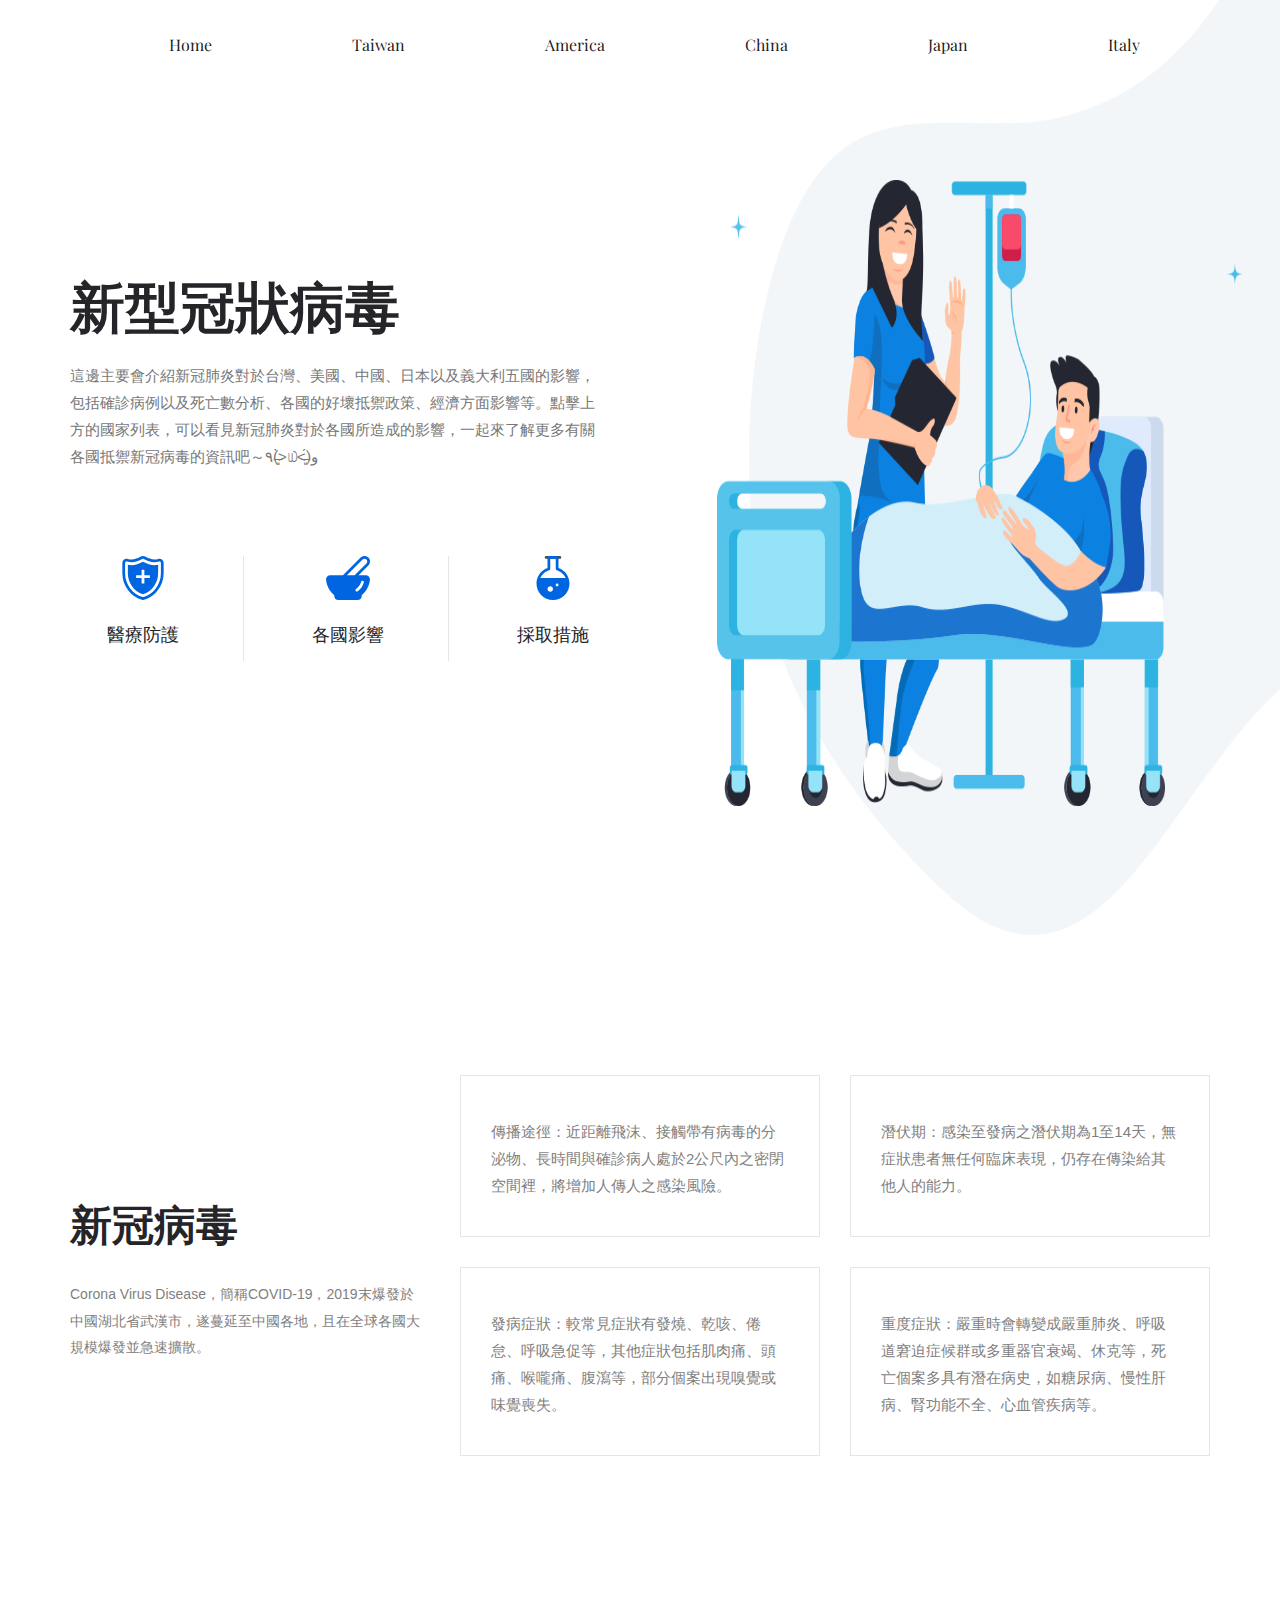
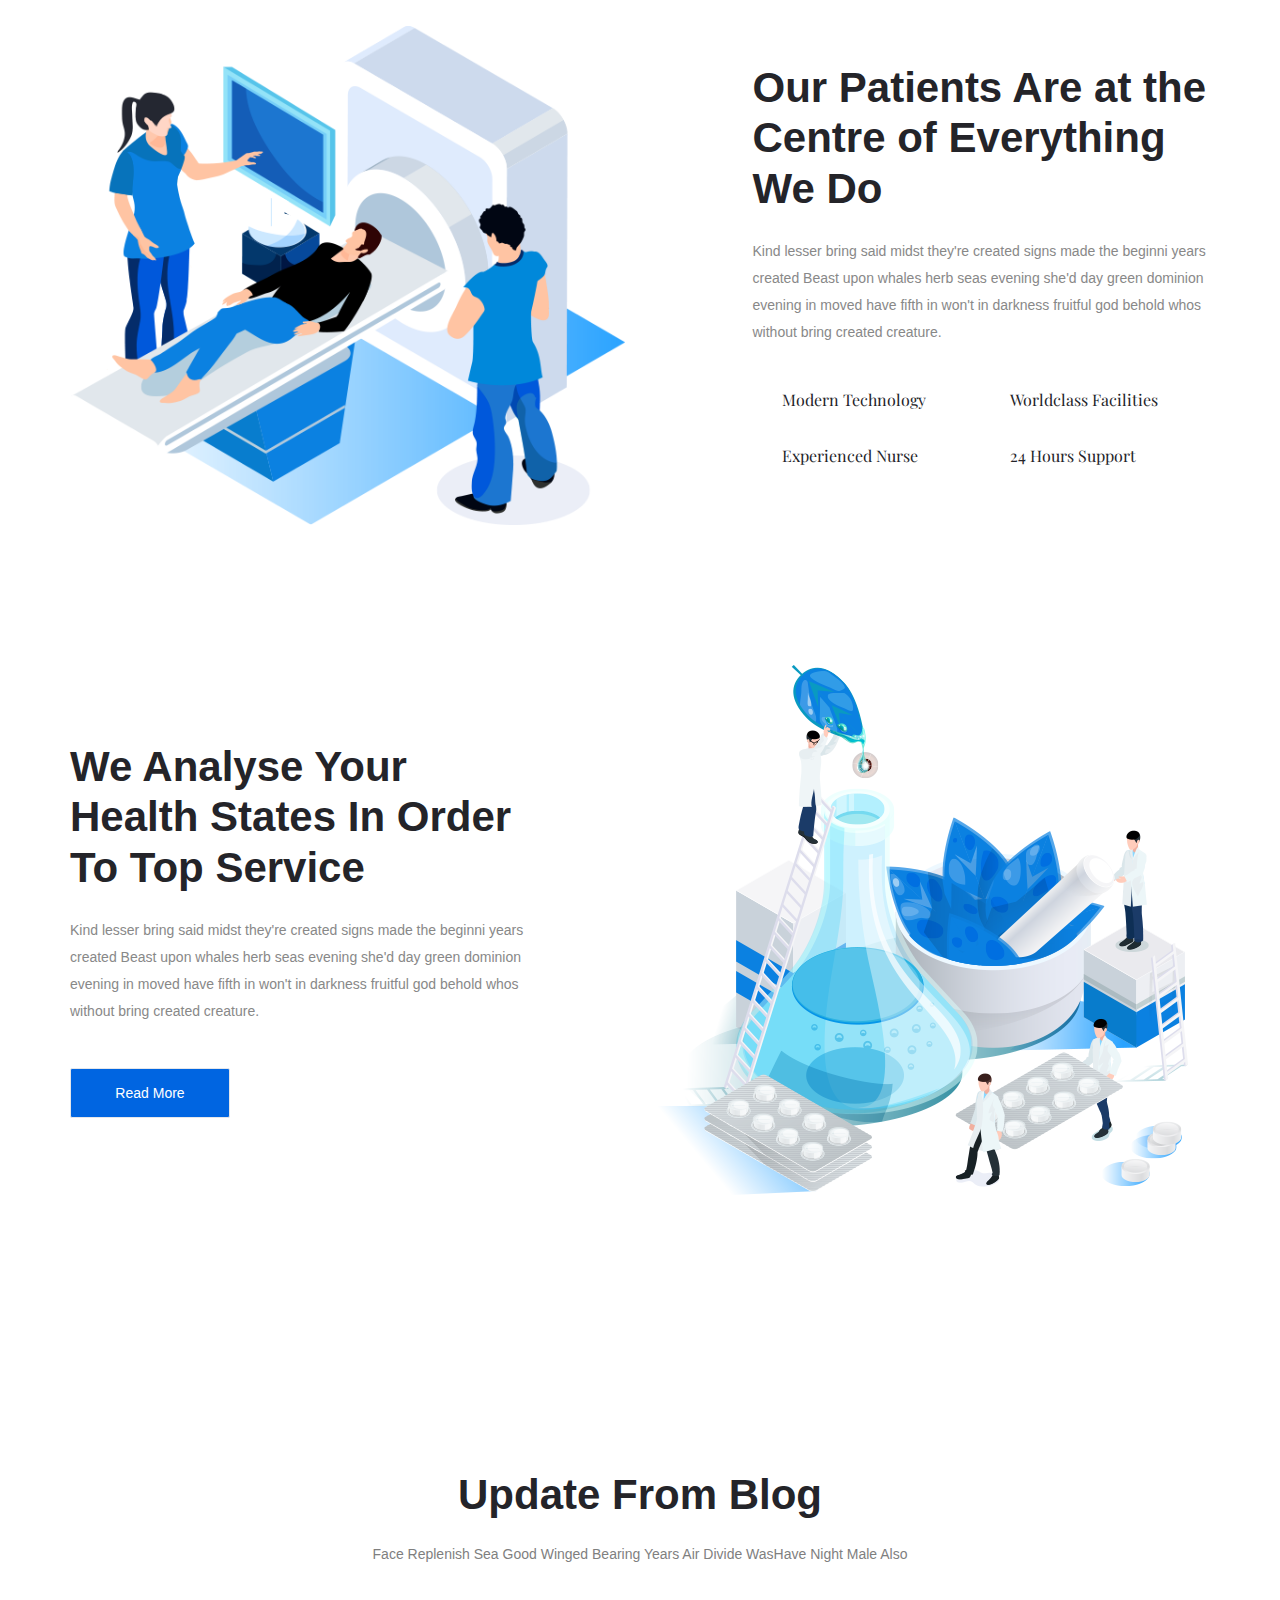
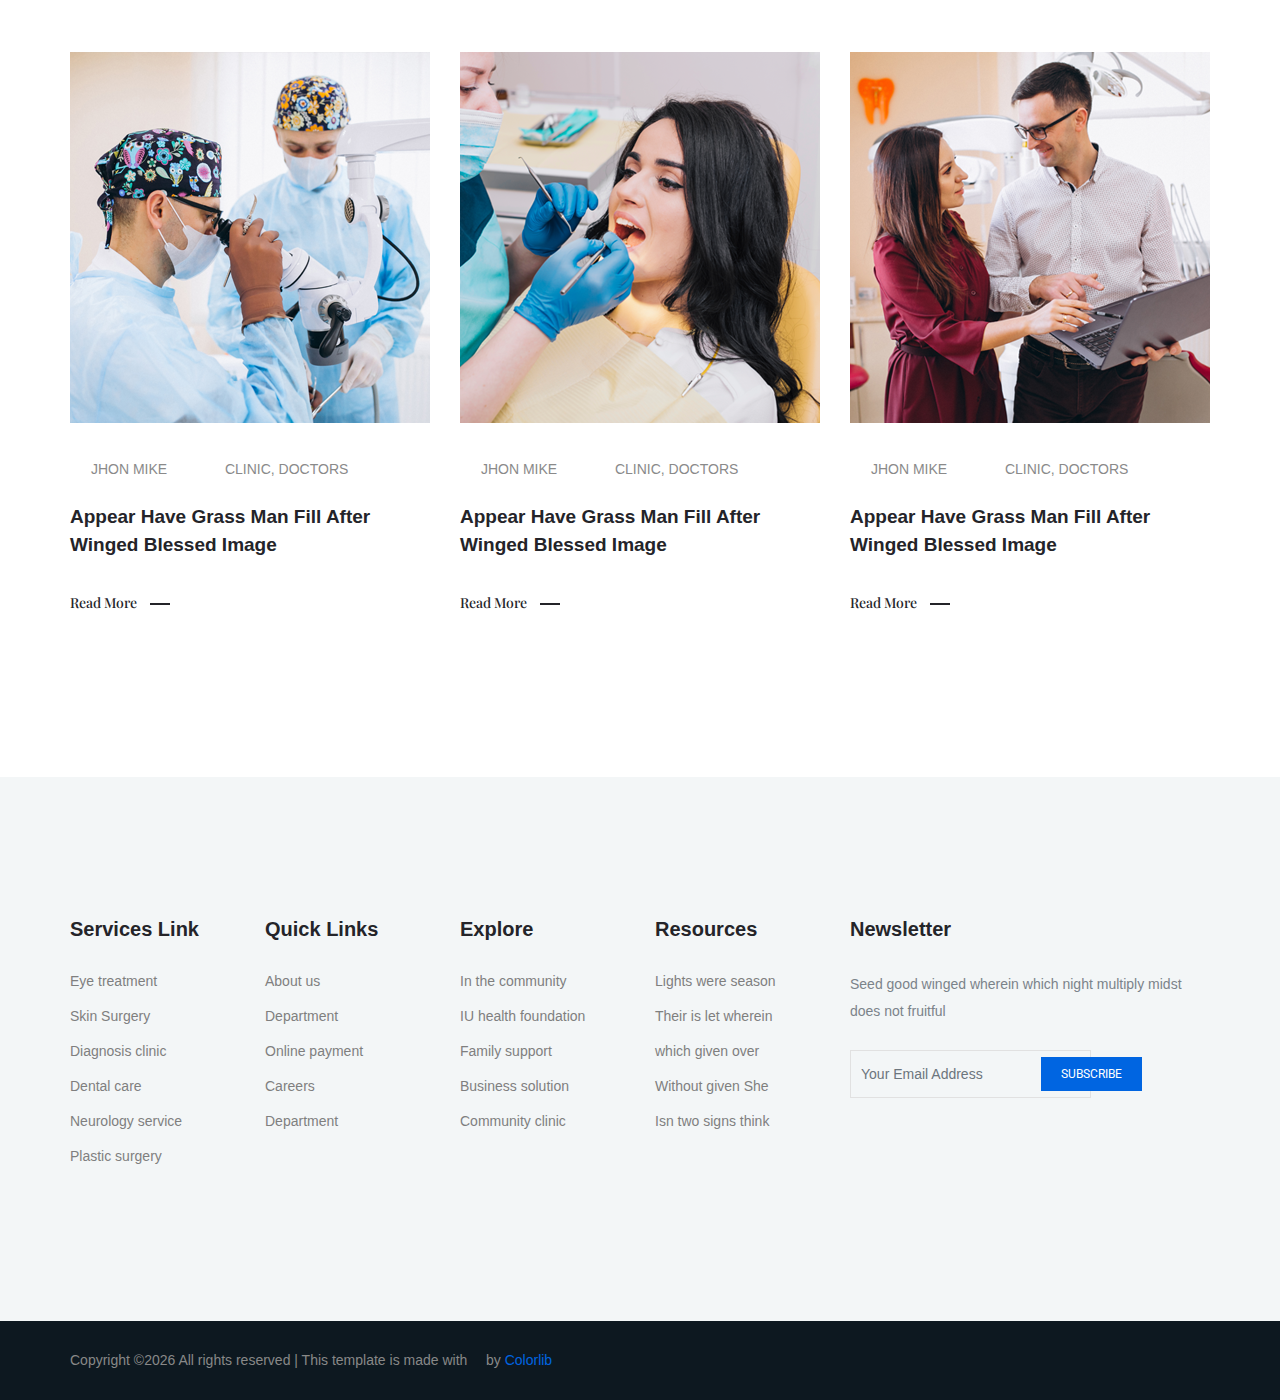
==== commit cf2b9d13: "Update index.html" ====
--- a/index.html
+++ b/index.html
@@ -78,7 +78,7 @@
                     <div class="banner_text">
                         <div class="banner_text_iner">
                             <h1>新型冠狀病毒</h1>
-                            <p>這邊主要會介紹新冠肺炎對於台灣、美國、中國、日本以及義大利五國的影響，包括確診病例以及死亡數分析、各國抵禦政策、經濟方面影響等。</p>
+                            <p>這邊主要會介紹新冠肺炎對於台灣、美國、中國、日本以及義大利五國的影響，包括確診病例以及死亡數分析、各國的好壞抵禦政策、經濟方面影響等。點擊上方的國家列表，可以看見新冠肺炎對於各國所造成的影響，一起來了解更多有關各國抵禦新冠病毒的資訊吧～٩(˃̶͈̀௰˂̶͈́)و</p>
                             <div class="banner_item">
                                 <div class="single_item" style="width:145px;">
                                     <img src="img/icon/banner_1.svg" alt="">
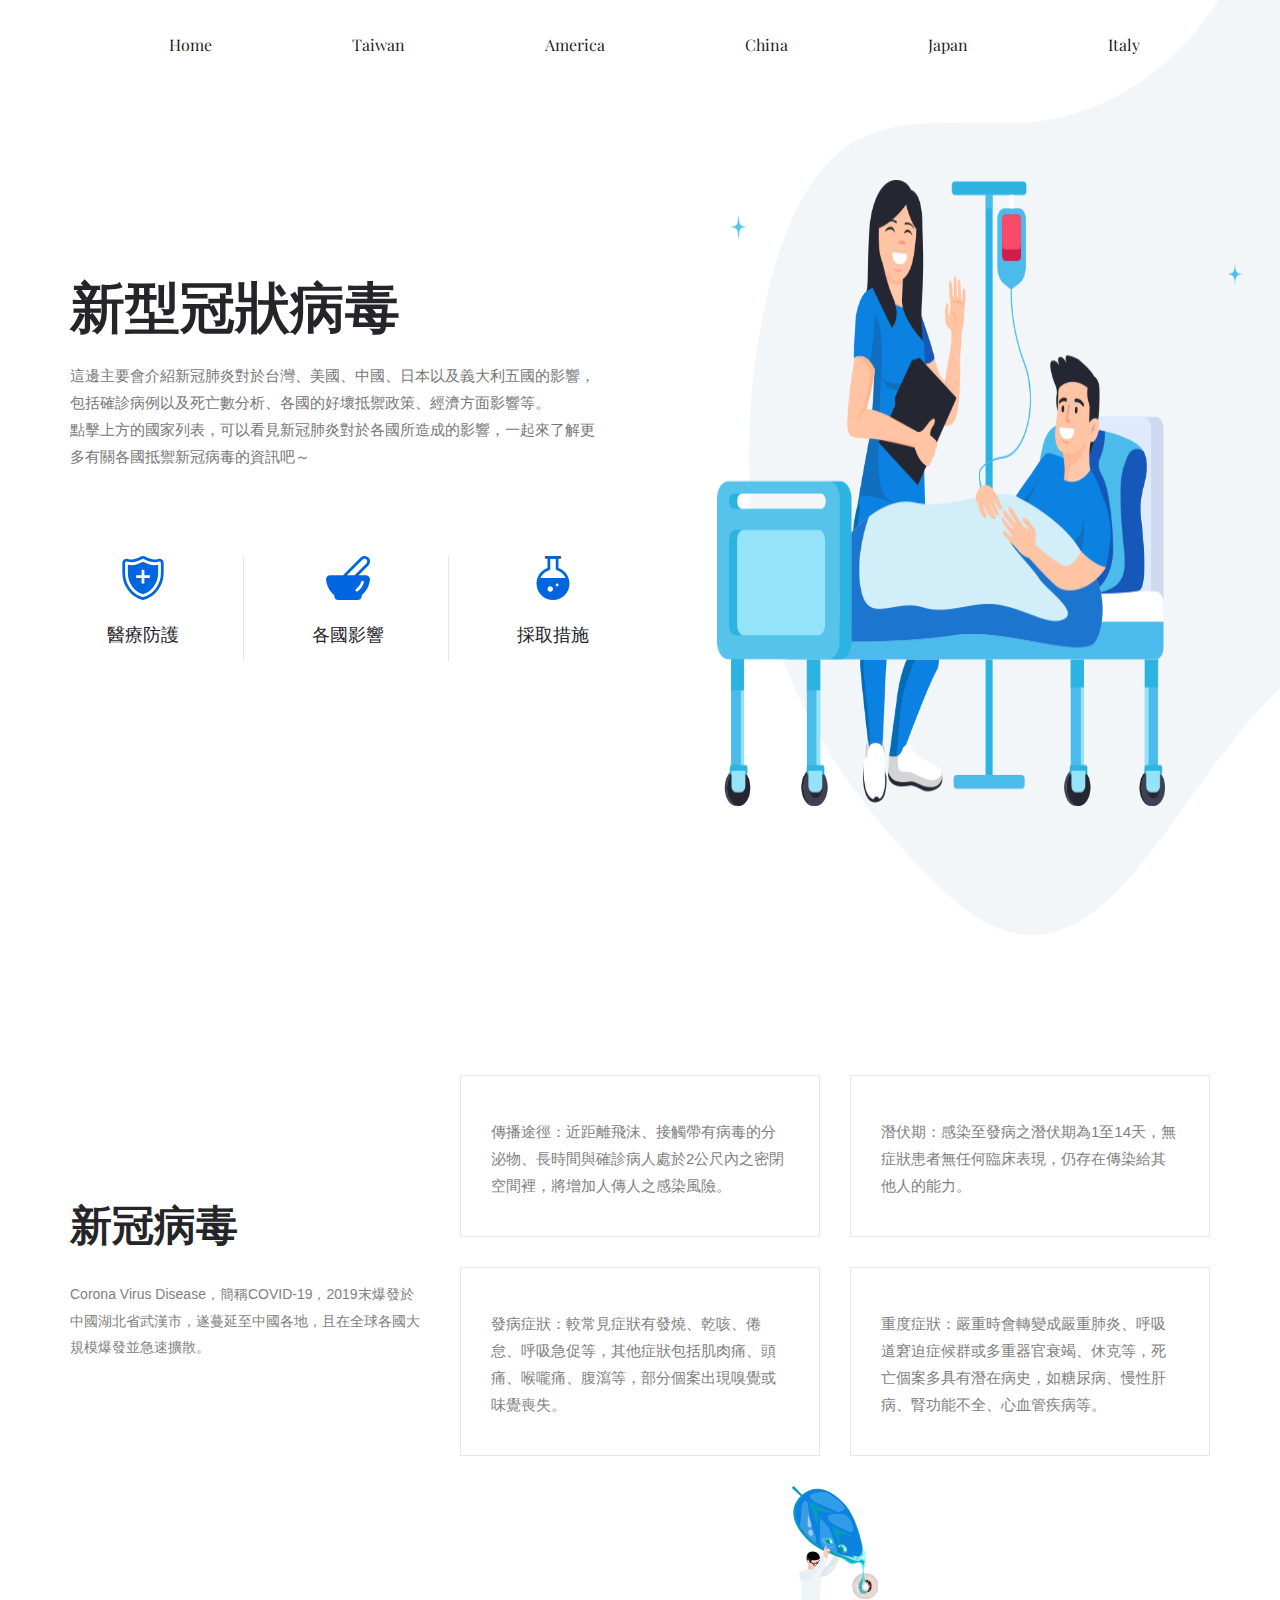
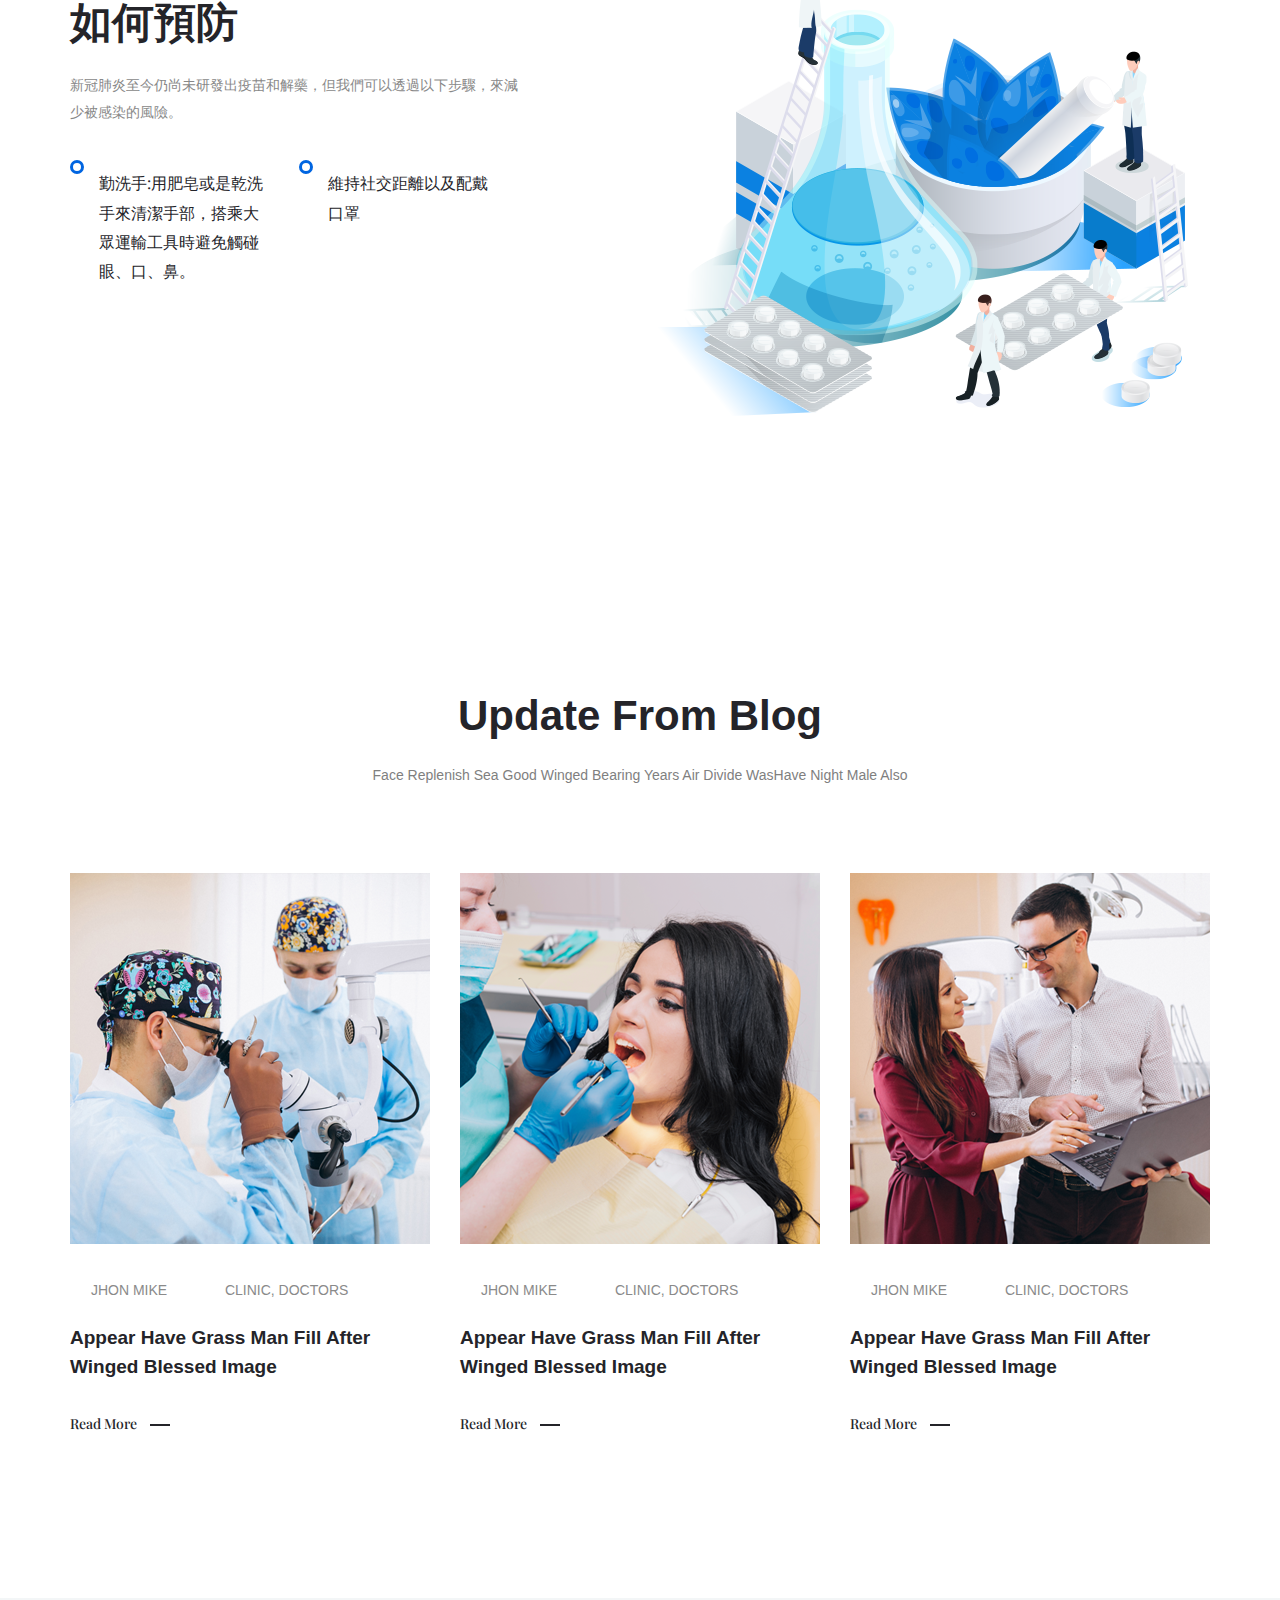
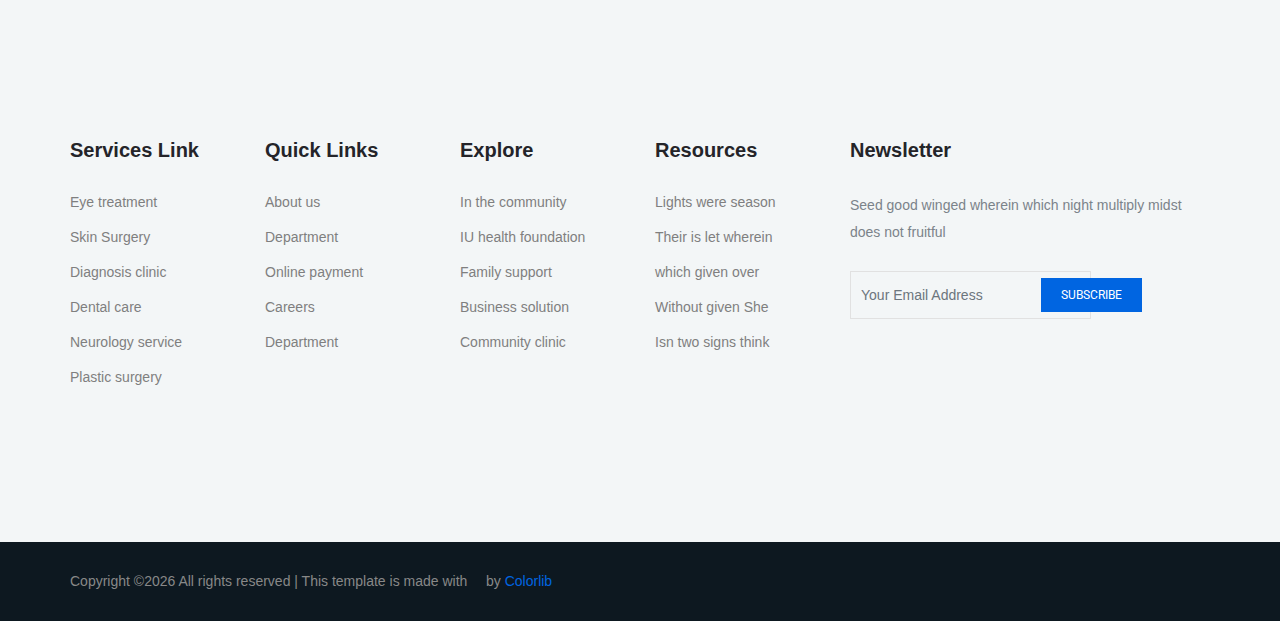
==== commit 2035d45f: "Update index.html" ====
--- a/index.html
+++ b/index.html
@@ -78,7 +78,8 @@
                     <div class="banner_text">
                         <div class="banner_text_iner">
                             <h1>新型冠狀病毒</h1>
-                            <p>這邊主要會介紹新冠肺炎對於台灣、美國、中國、日本以及義大利五國的影響，包括確診病例以及死亡數分析、各國的好壞抵禦政策、經濟方面影響等。點擊上方的國家列表，可以看見新冠肺炎對於各國所造成的影響，一起來了解更多有關各國抵禦新冠病毒的資訊吧～٩(˃̶͈̀௰˂̶͈́)و</p>
+                            <p>這邊主要會介紹新冠肺炎對於台灣、美國、中國、日本以及義大利五國的影響，包括確診病例以及死亡數分析、各國的好壞抵禦政策、經濟方面影響等。</p>
+                            <p>點擊上方的國家列表，可以看見新冠肺炎對於各國所造成的影響，一起來了解更多有關各國抵禦新冠病毒的資訊吧～</p>
                             <div class="banner_item">
                                 <div class="single_item" style="width:145px;">
                                     <img src="img/icon/banner_1.svg" alt="">
@@ -152,51 +153,18 @@
     </section>
     <!-- feature_part start-->
 
-    <!-- our_ability part start-->
-    <section class="our_ability section_padding">
-        <div class="container">
-            <div class="row justify-content-between align-items-center">
-                <div class="col-md-6 col-lg-6">
-                    <div class="our_ability_img">
-                        <img src="img/ability_img.png" alt="">
-                    </div>
-                </div>
-                <div class="col-md-6 col-lg-5">
-                    <div class="our_ability_member_text">
-                        <h2>Our Patients
-                            Are at the Centre of
-                            Everything We Do</h2>
-                        <p>Kind lesser bring said midst they're created signs made the beginni years
-                            created Beast upon whales herb seas evening she'd day green dominion
-                            evening in moved have fifth in won't in darkness fruitful god behold
-                            whos without bring created creature.</p>
-                        <ul>
-                            <li><span class="ti-mouse"></span>Modern Technology</li>
-                            <li><span class="ti-heart-broken"></span>Worldclass Facilities</li>
-                            <li><span class="ti-package"></span>Experienced Nurse</li>
-                            <li><span class="ti-headphone-alt"></span>24 Hours Support</li>
-                        </ul>
-                    </div>
-                </div>
-            </div>
-        </div>
-    </section>
-    <!-- our_ability part end-->
-
     <!-- top_service part start-->
     <section class="top_service our_ability padding_bottom">
         <div class="container">
             <div class="row justify-content-between align-items-center">
                 <div class="col-md-5 col-lg-5">
                     <div class="our_ability_member_text">
-                        <h2>We Analyse Your
-                            Health States In Order
-                            To Top Service</h2>
-                        <p>Kind lesser bring said midst they're created signs made the beginni years
-                            created Beast upon whales herb seas evening she'd day green dominion
-                            evening in moved have fifth in won't in darkness fruitful god behold
-                            whos without bring created creature.</p>
-                        <a href="#" class="btn_2">read more</a>
+                        <h2>如何預防</h2>
+                        <p>新冠肺炎至今仍尚未研發出疫苗和解藥，但我們可以透過以下步驟，來減少被感染的風險。</p>
+                        <ul class="unordered-list">
+								<li>勤洗手:用肥皂或是乾洗手來清潔手部，搭乘大眾運輸工具時避免觸碰眼、口、鼻。</li>
+								<li>維持社交距離以及配戴口罩</li>
+						 </ul>
                     </div>
                 </div>
                 <div class="col-md-6 col-lg-6">
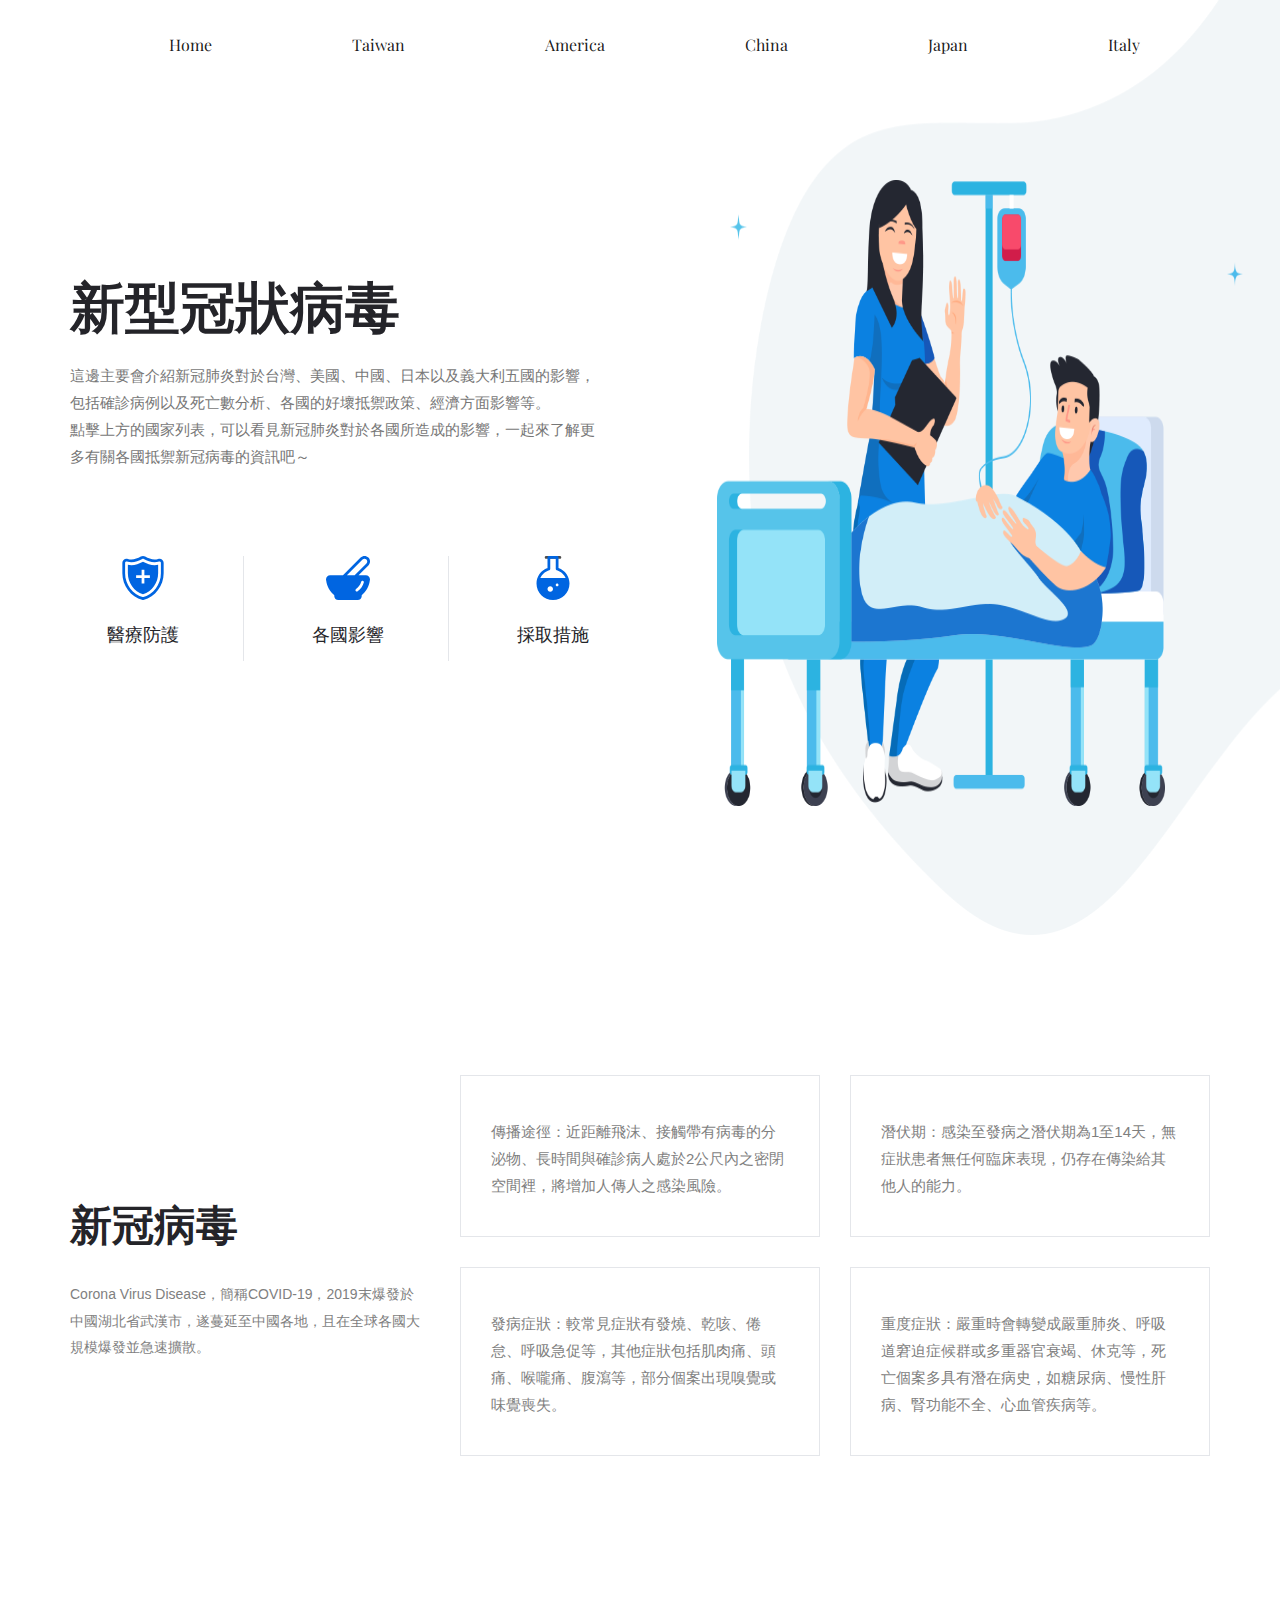
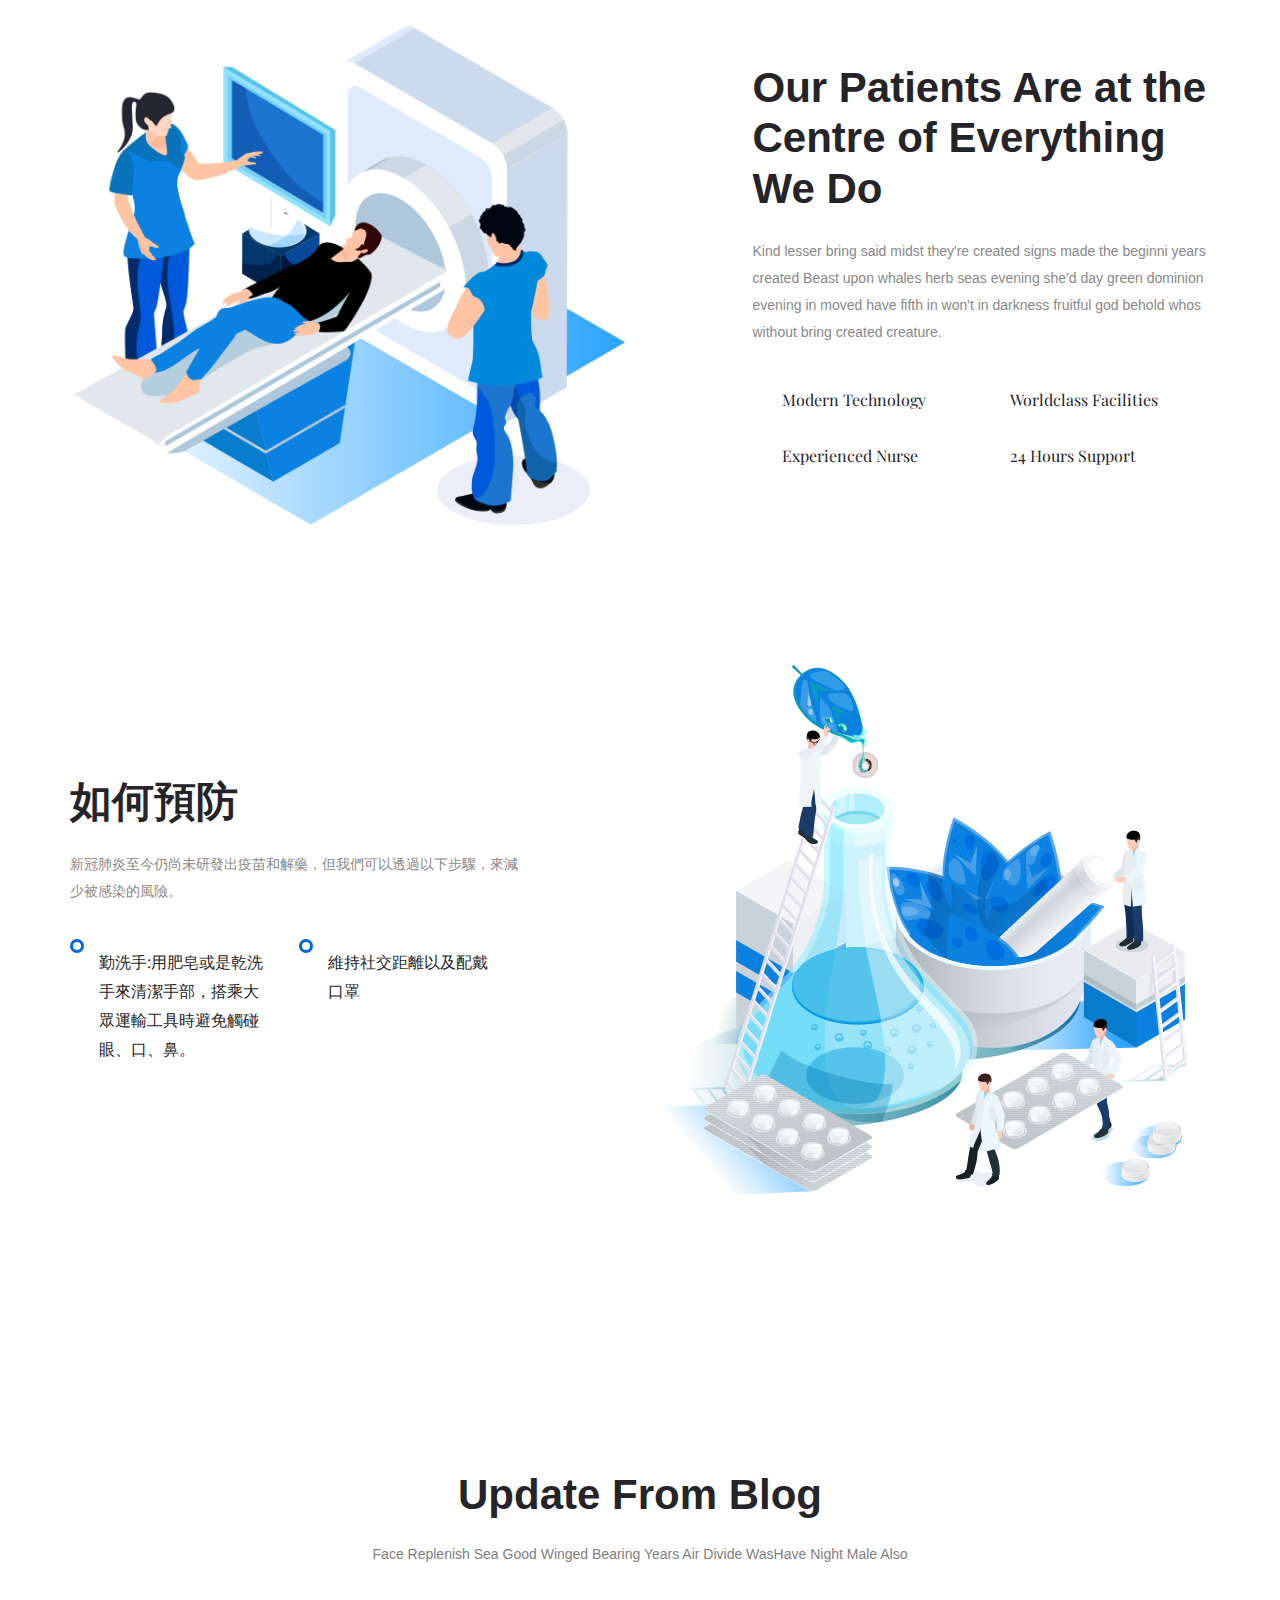
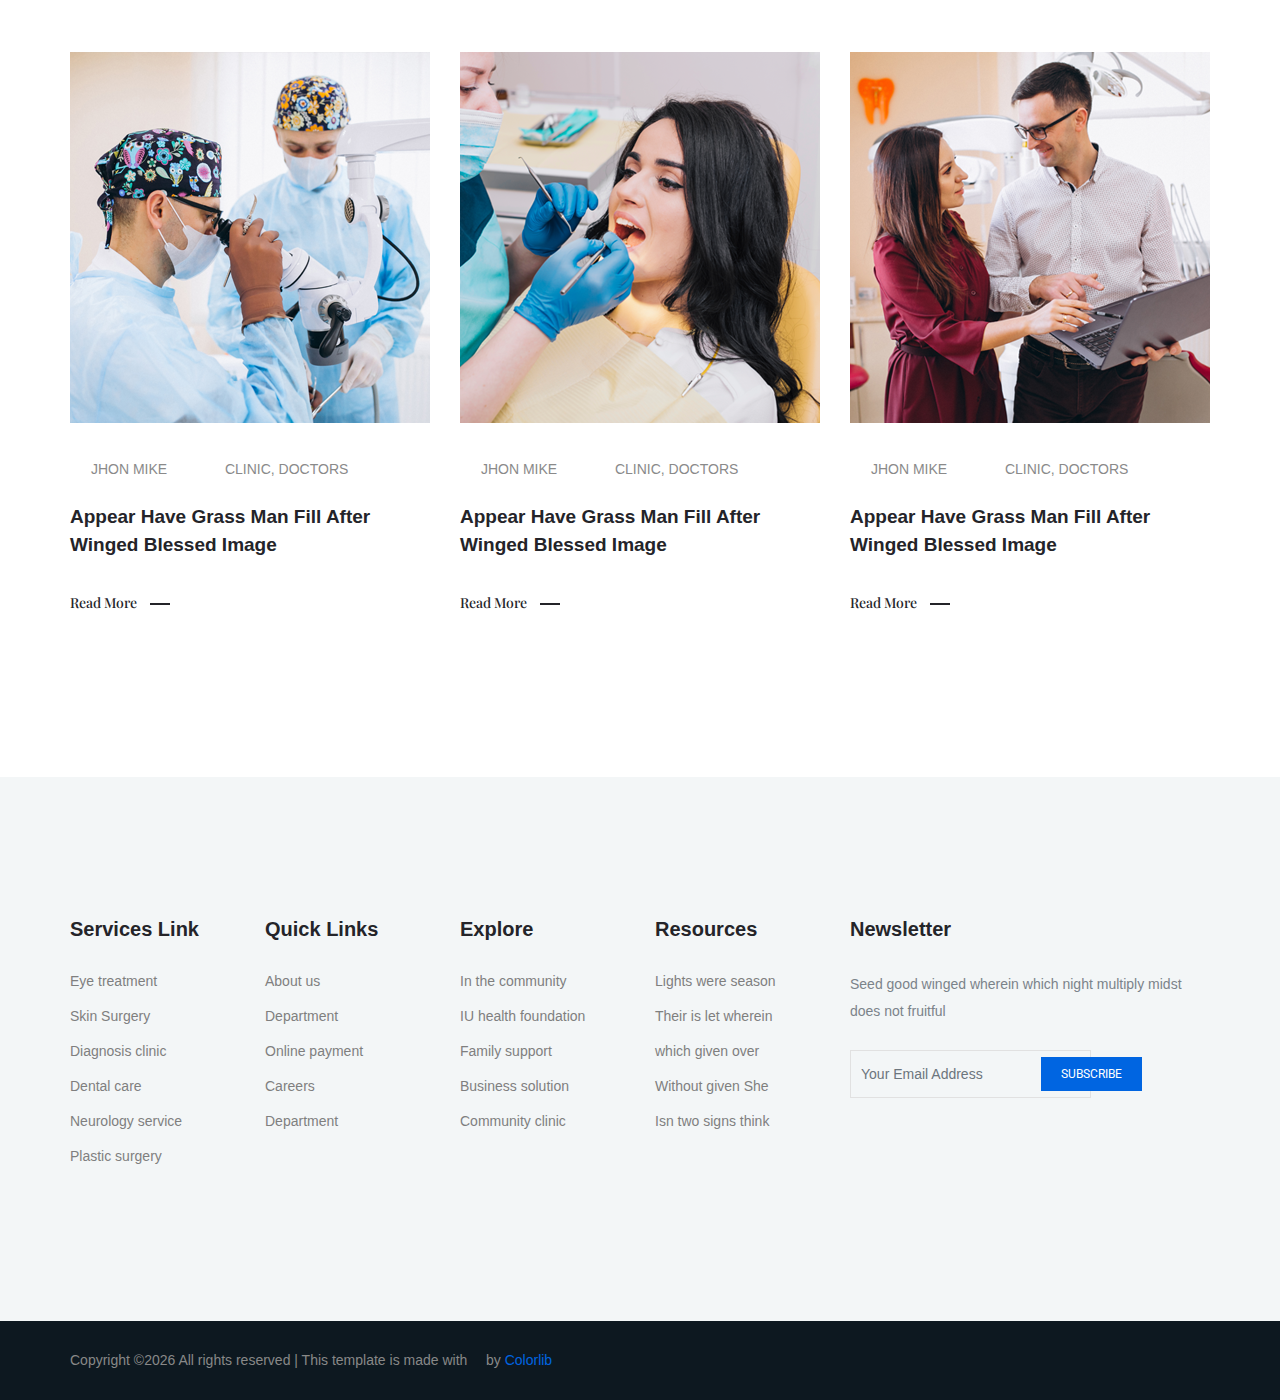
==== commit 35e0ac7c: "Update index.html" ====
--- a/index.html
+++ b/index.html
@@ -152,6 +152,37 @@
         </div>
     </section>
     <!-- feature_part start-->
+	
+    <!-- our_ability part start-->
+     <section class="our_ability section_padding">
+         <div class="container">
+             <div class="row justify-content-between align-items-center">
+                 <div class="col-md-6 col-lg-6">
+                     <div class="our_ability_img">
+                         <img src="img/ability_img.png" alt="">
+                     </div>
+                 </div>
+                 <div class="col-md-6 col-lg-5">
+                     <div class="our_ability_member_text">
+                         <h2>Our Patients
+                             Are at the Centre of
+                             Everything We Do</h2>
+                         <p>Kind lesser bring said midst they're created signs made the beginni years
+                             created Beast upon whales herb seas evening she'd day green dominion
+                             evening in moved have fifth in won't in darkness fruitful god behold
+                             whos without bring created creature.</p>
+                         <ul>
+                             <li><span class="ti-mouse"></span>Modern Technology</li>
+                             <li><span class="ti-heart-broken"></span>Worldclass Facilities</li>
+                             <li><span class="ti-package"></span>Experienced Nurse</li>
+                             <li><span class="ti-headphone-alt"></span>24 Hours Support</li>
+                         </ul>
+                     </div>
+                 </div>
+             </div>
+         </div>
+     </section>
+     <!-- our_ability part end-->
 
     <!-- top_service part start-->
     <section class="top_service our_ability padding_bottom">
@@ -162,9 +193,9 @@
                         <h2>如何預防</h2>
                         <p>新冠肺炎至今仍尚未研發出疫苗和解藥，但我們可以透過以下步驟，來減少被感染的風險。</p>
                         <ul class="unordered-list">
-								<li>勤洗手:用肥皂或是乾洗手來清潔手部，搭乘大眾運輸工具時避免觸碰眼、口、鼻。</li>
-								<li>維持社交距離以及配戴口罩</li>
-						 </ul>
+				<li>勤洗手:用肥皂或是乾洗手來清潔手部，搭乘大眾運輸工具時避免觸碰眼、口、鼻。</li>
+				<li>維持社交距離以及配戴口罩</li>
+			</ul>
                     </div>
                 </div>
                 <div class="col-md-6 col-lg-6">
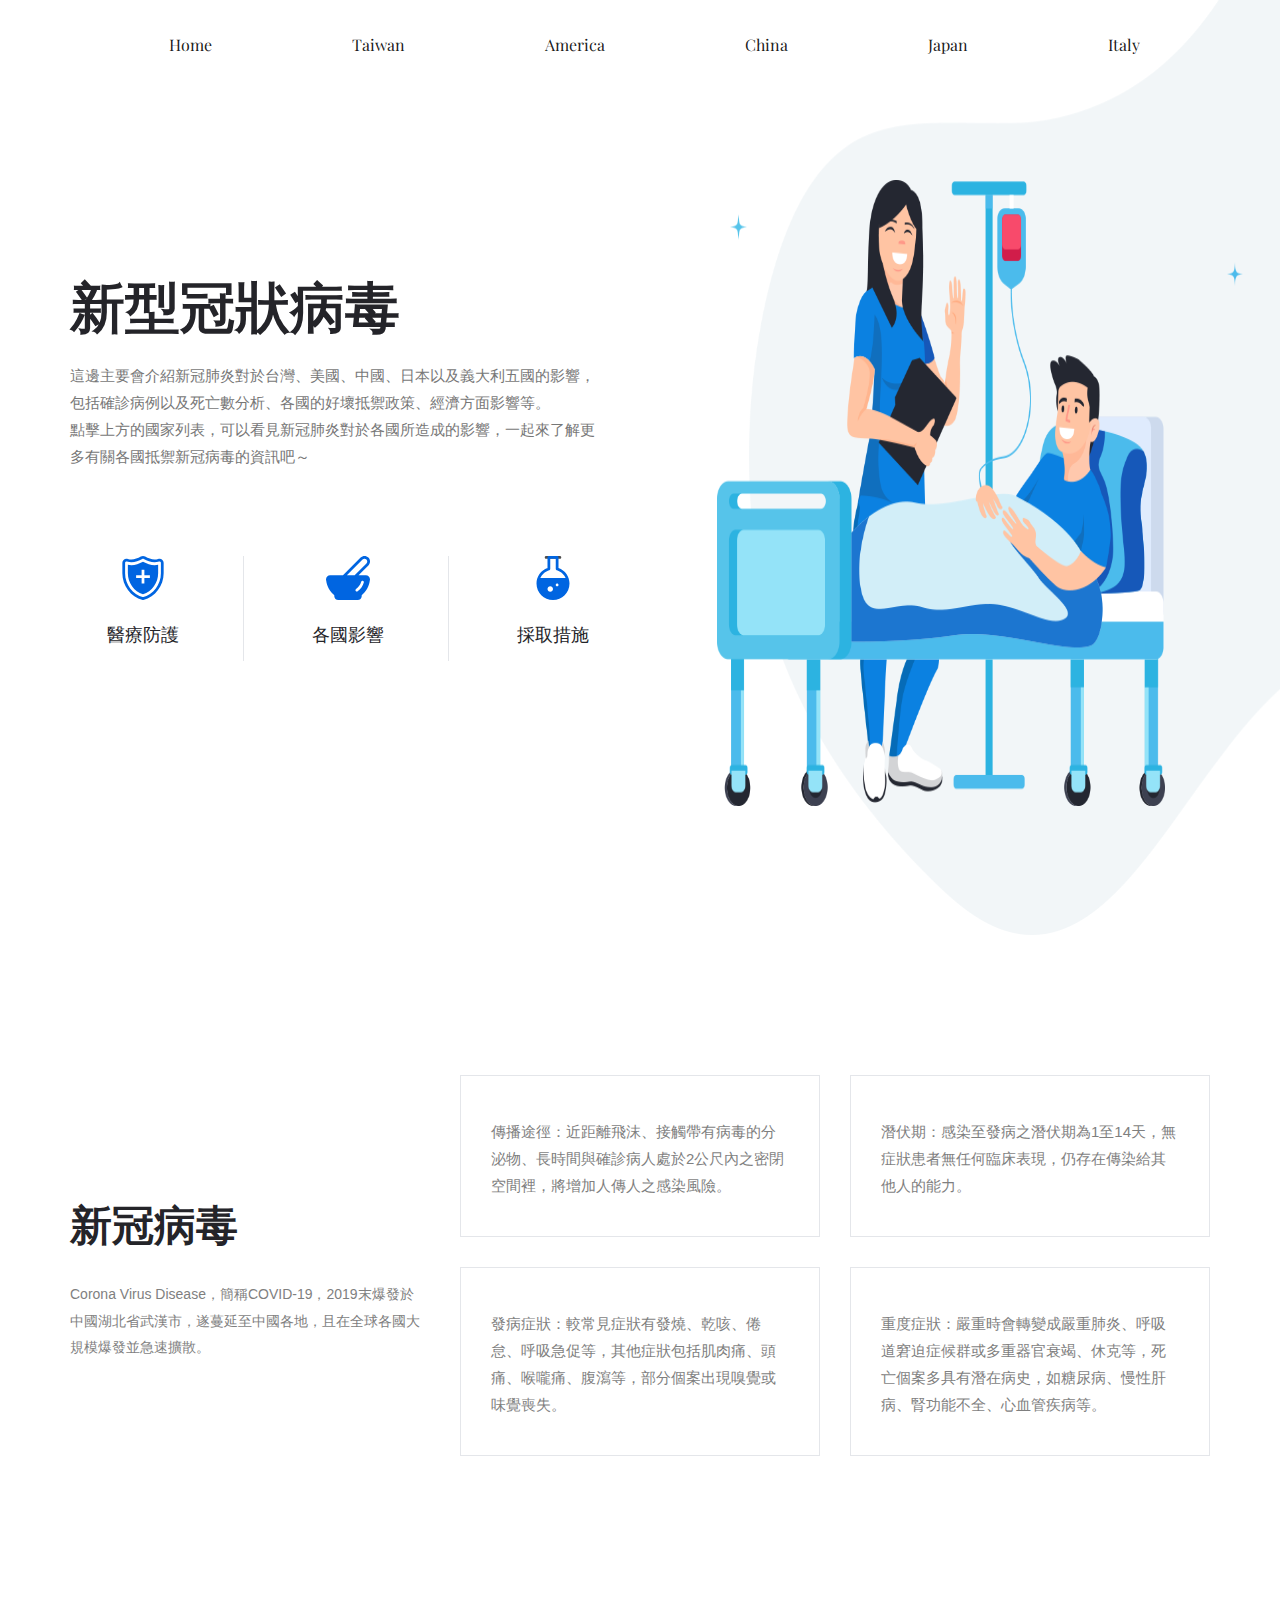
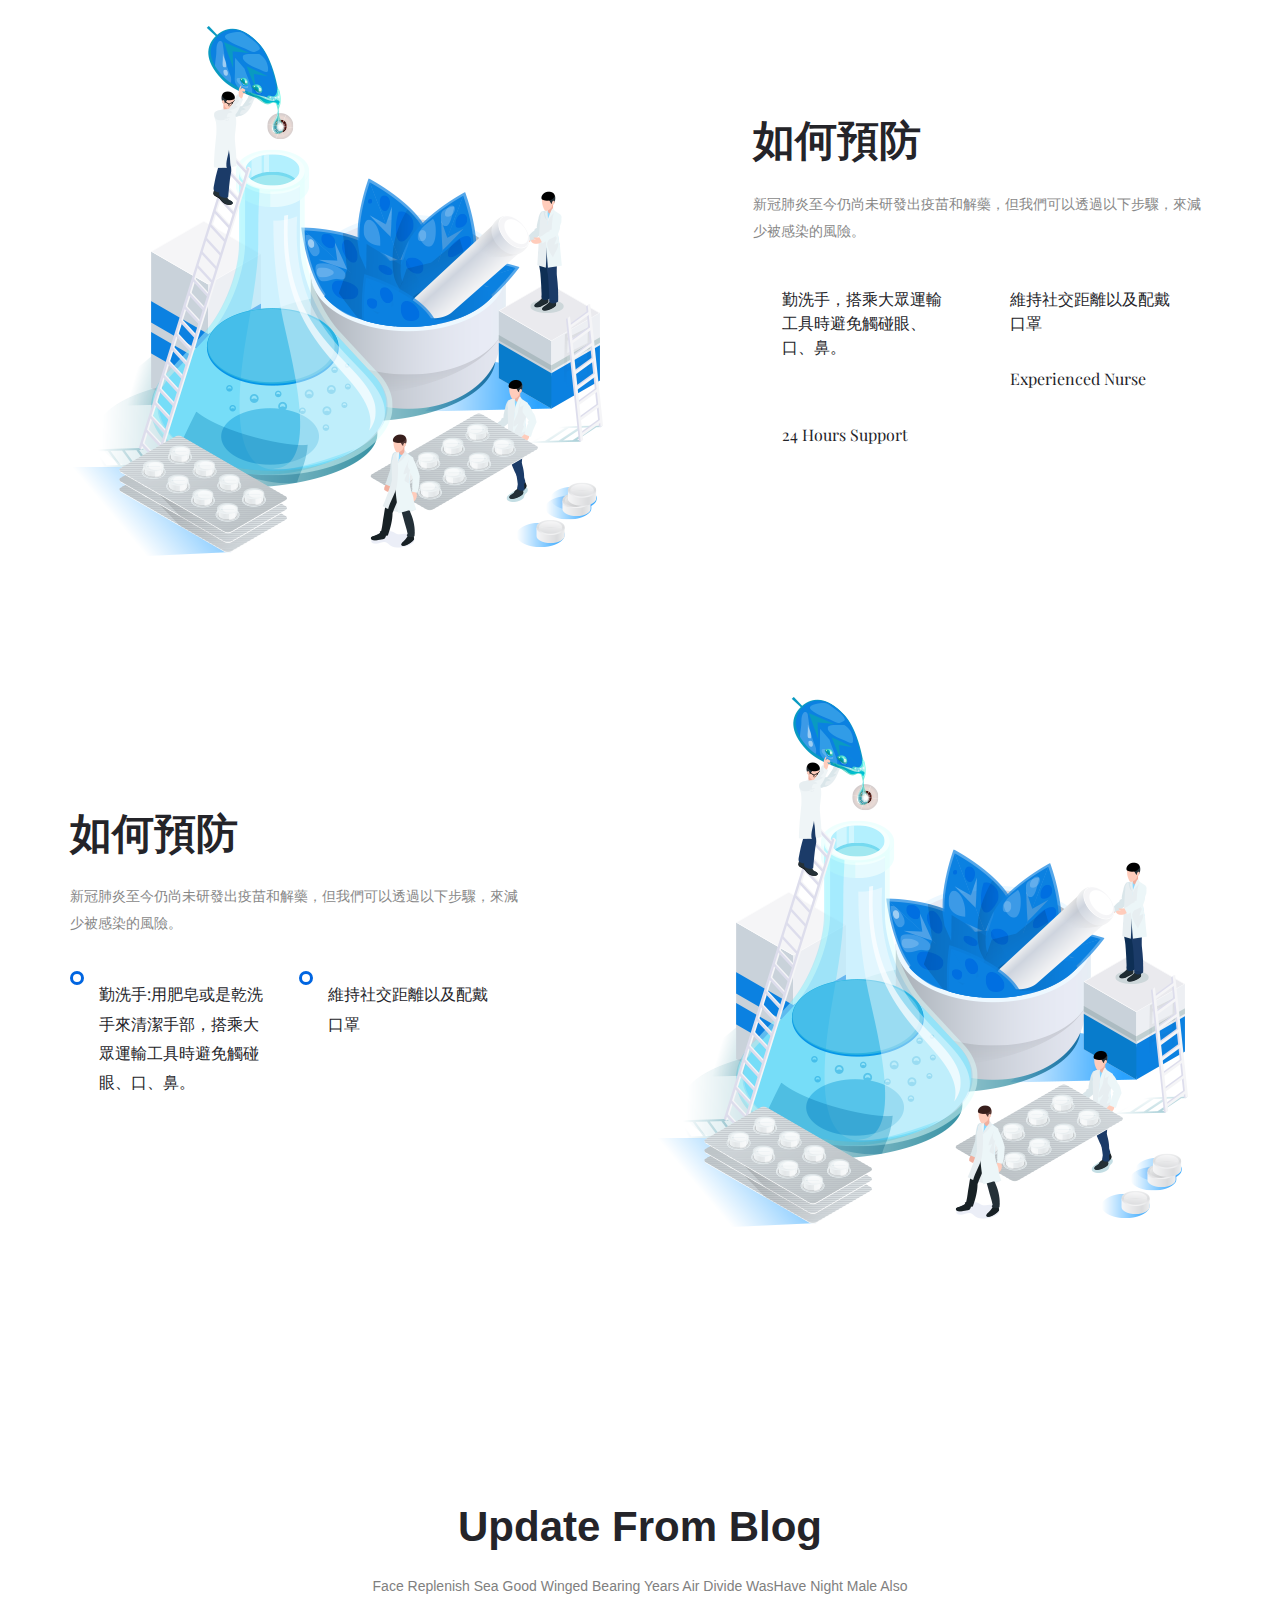
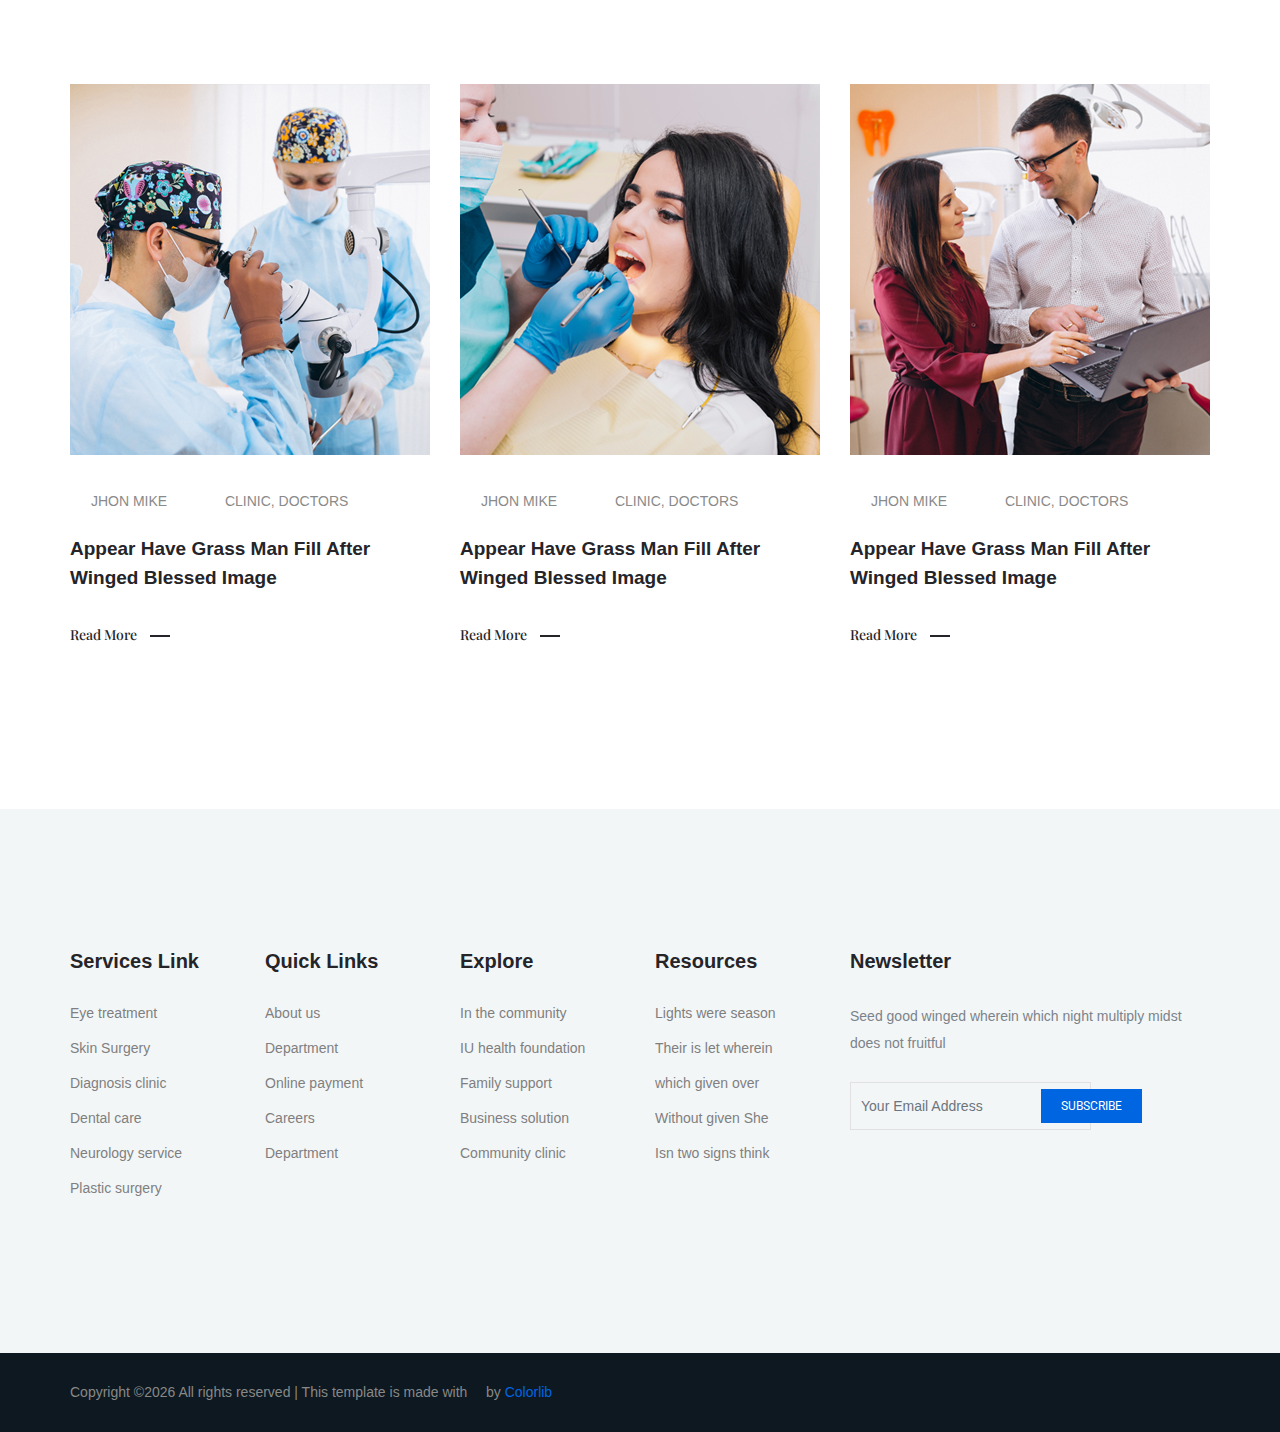
==== commit 3d781482: "Update index.html" ====
--- a/index.html
+++ b/index.html
@@ -159,21 +159,16 @@
              <div class="row justify-content-between align-items-center">
                  <div class="col-md-6 col-lg-6">
                      <div class="our_ability_img">
-                         <img src="img/ability_img.png" alt="">
+                         <img src="img/top_service.png" alt="">
                      </div>
                  </div>
                  <div class="col-md-6 col-lg-5">
                      <div class="our_ability_member_text">
-                         <h2>Our Patients
-                             Are at the Centre of
-                             Everything We Do</h2>
-                         <p>Kind lesser bring said midst they're created signs made the beginni years
-                             created Beast upon whales herb seas evening she'd day green dominion
-                             evening in moved have fifth in won't in darkness fruitful god behold
-                             whos without bring created creature.</p>
+                         <h2>如何預防</h2>
+                         <p>新冠肺炎至今仍尚未研發出疫苗和解藥，但我們可以透過以下步驟，來減少被感染的風險。</p>
                          <ul>
-                             <li><span class="ti-mouse"></span>Modern Technology</li>
-                             <li><span class="ti-heart-broken"></span>Worldclass Facilities</li>
+                             <li><span class="ti-mouse"></span>勤洗手，搭乘大眾運輸工具時避免觸碰眼、口、鼻。</li>
+                             <li><span class="ti-heart-broken"></span>維持社交距離以及配戴口罩</li>
                              <li><span class="ti-package"></span>Experienced Nurse</li>
                              <li><span class="ti-headphone-alt"></span>24 Hours Support</li>
                          </ul>
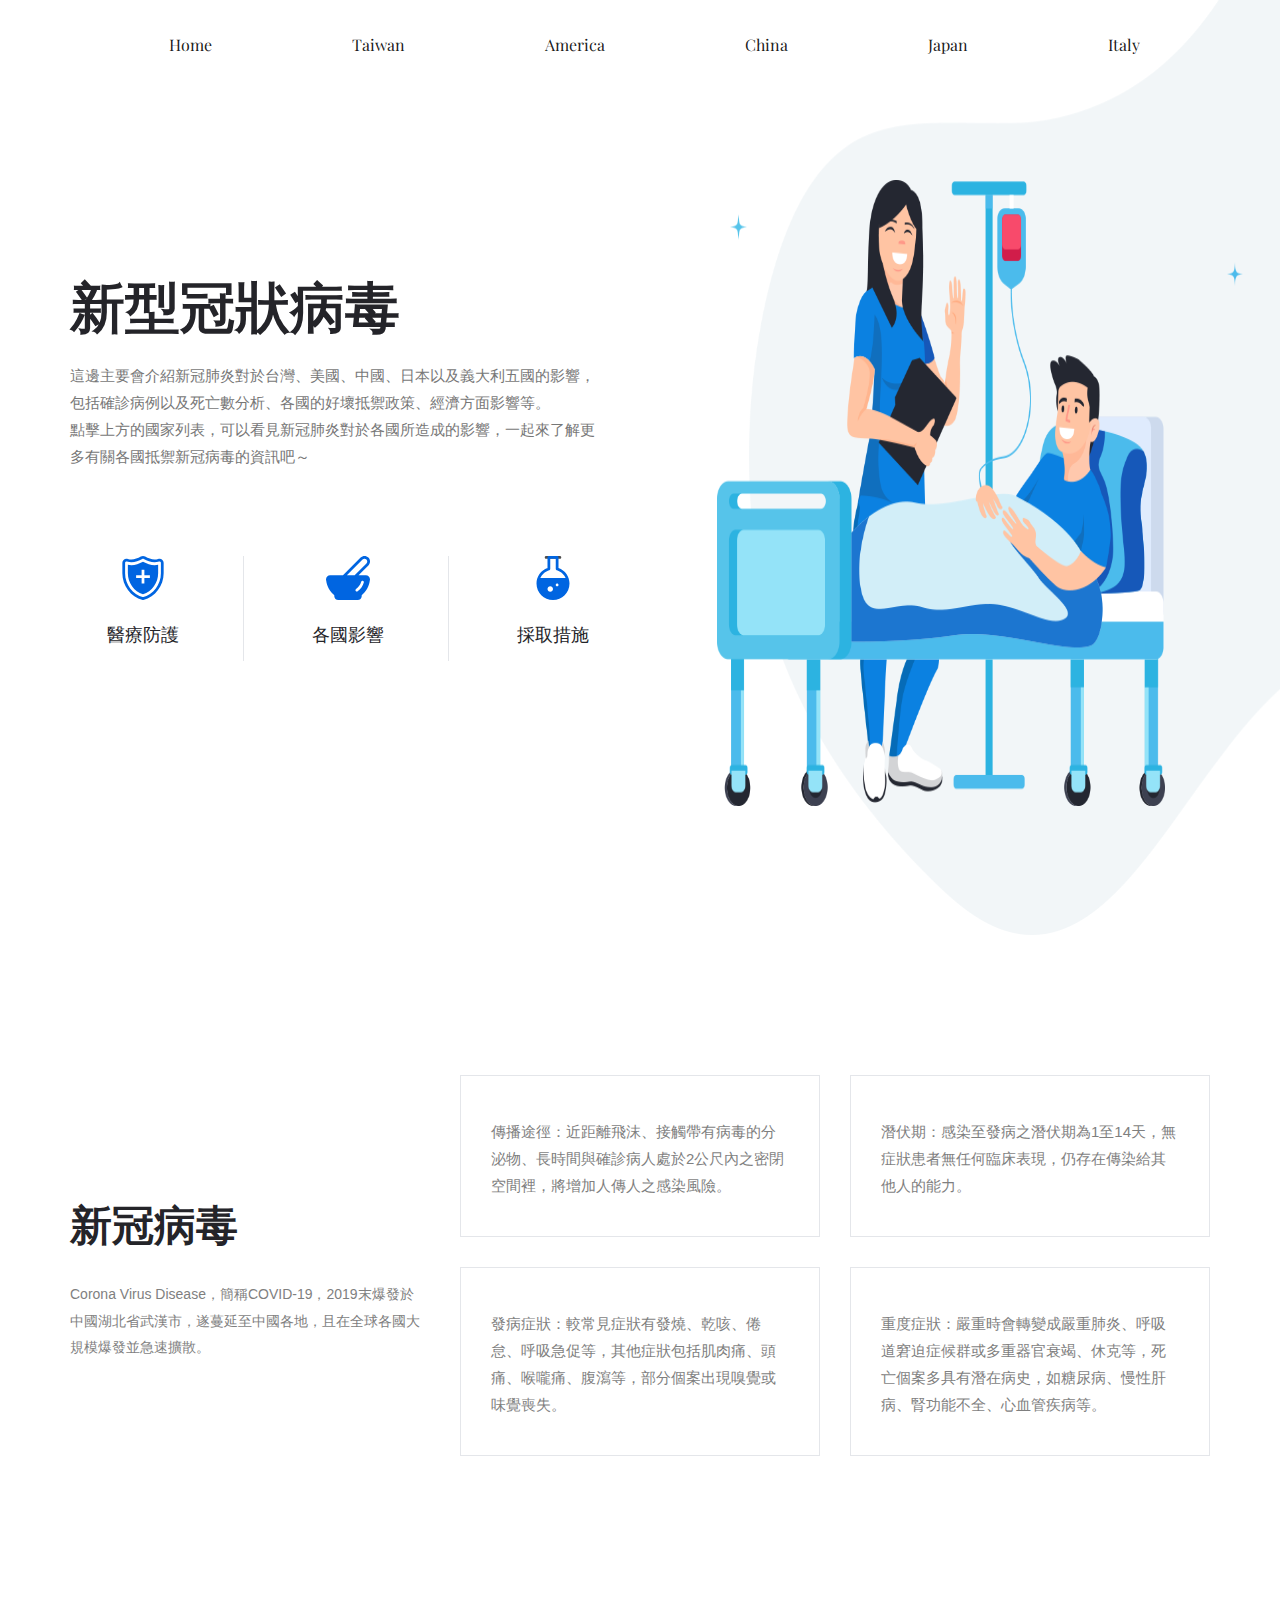
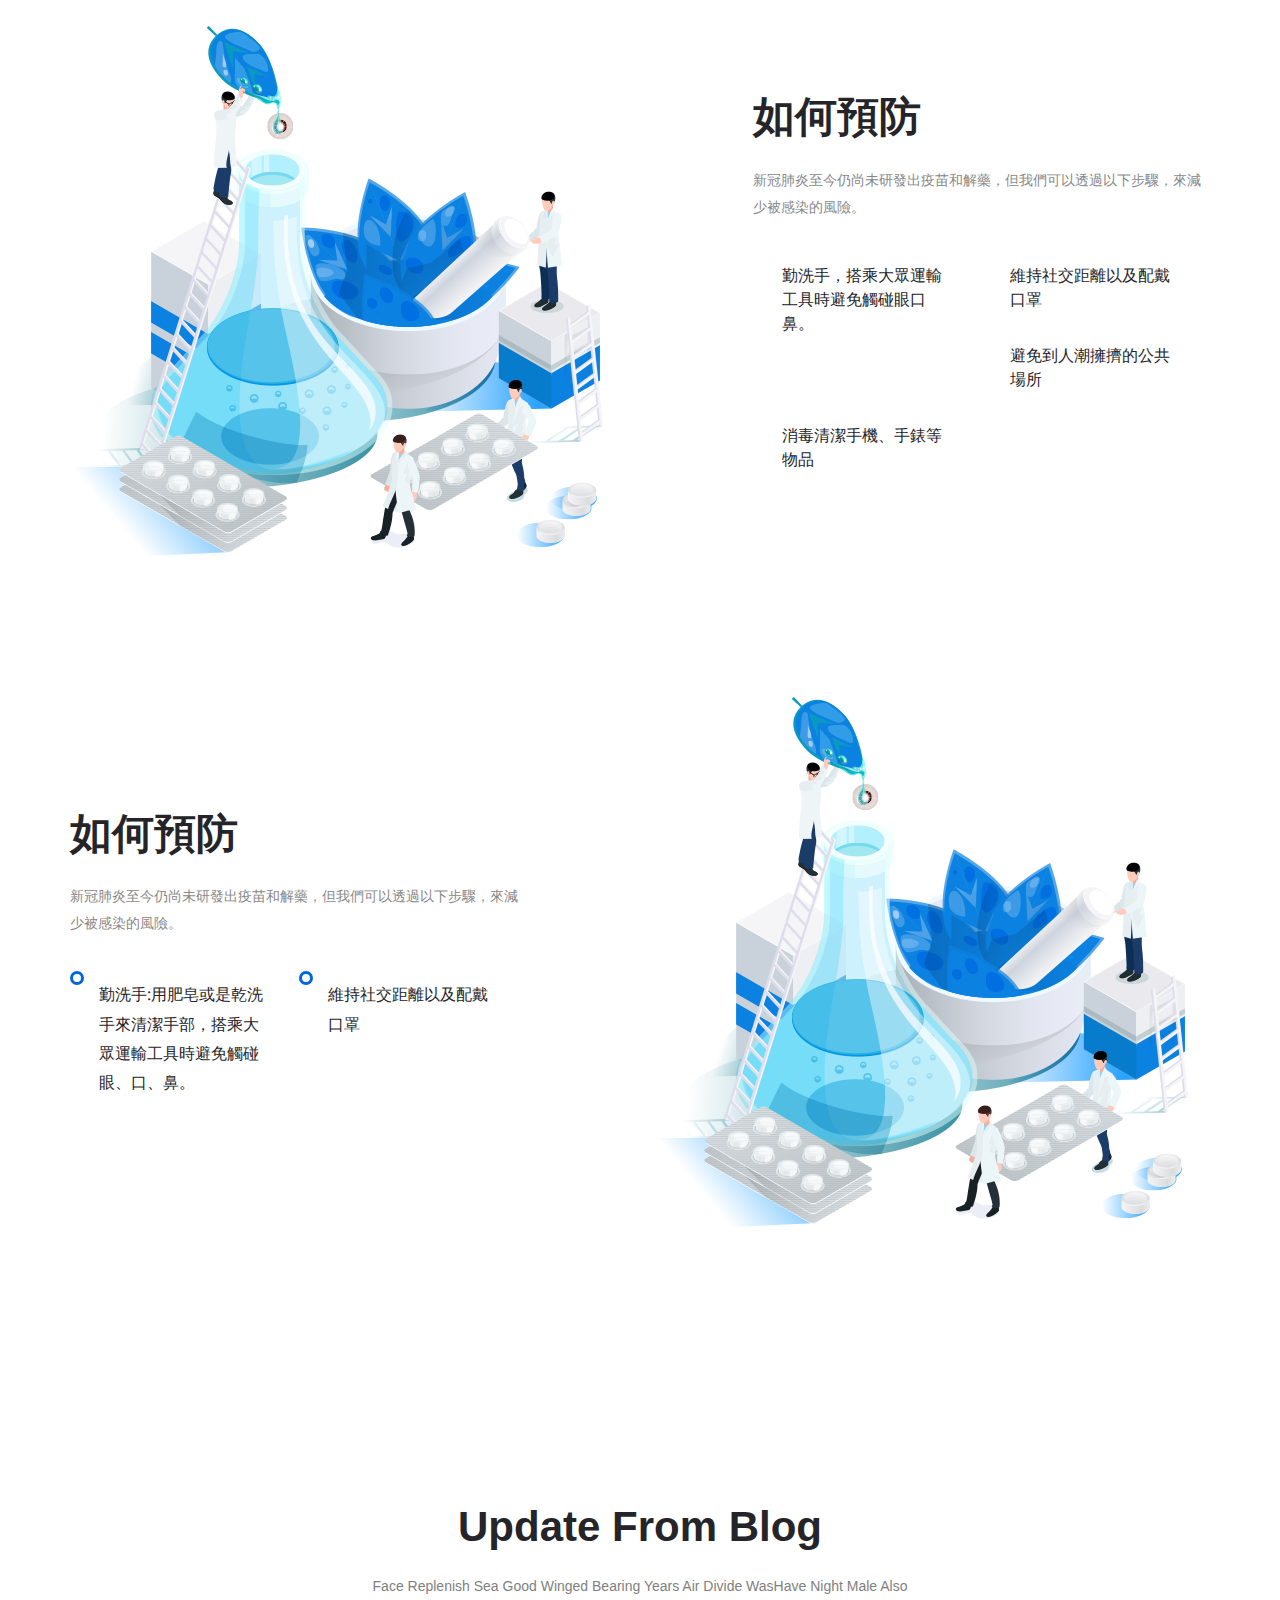
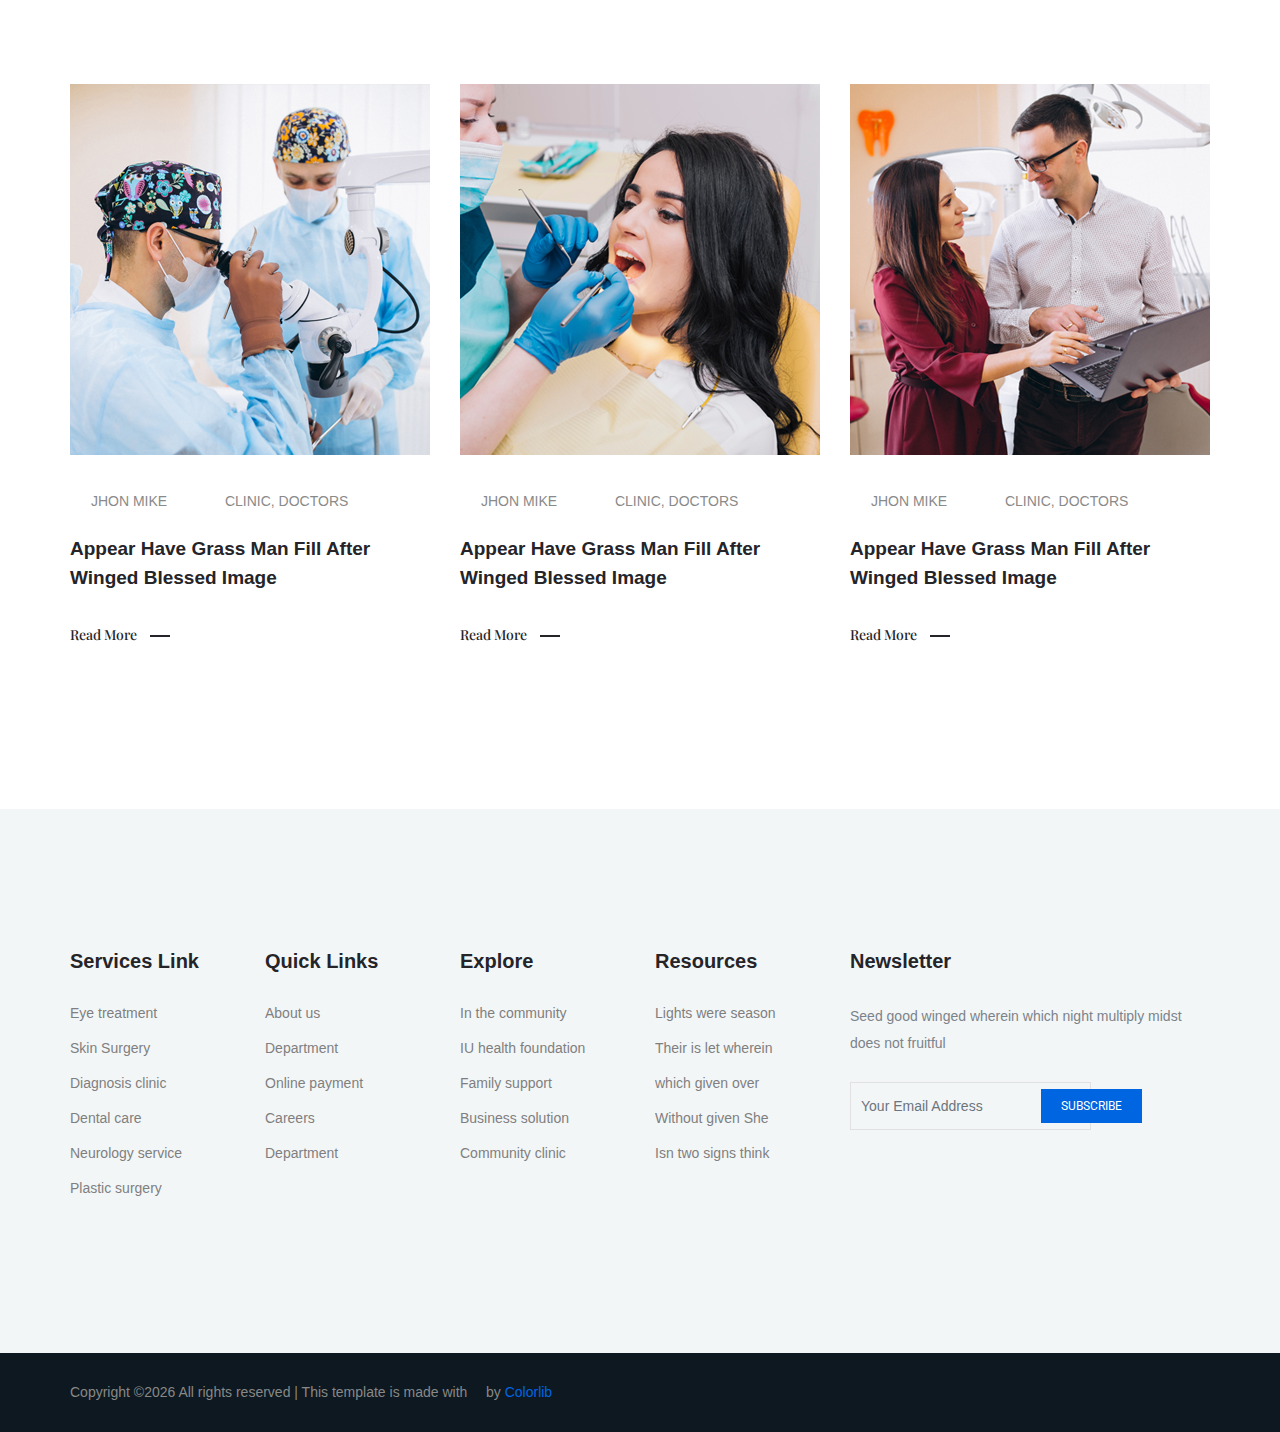
==== commit c4b86837: "Update index.html" ====
--- a/index.html
+++ b/index.html
@@ -167,10 +167,10 @@
                          <h2>如何預防</h2>
                          <p>新冠肺炎至今仍尚未研發出疫苗和解藥，但我們可以透過以下步驟，來減少被感染的風險。</p>
                          <ul>
-                             <li><span class="ti-mouse"></span>勤洗手，搭乘大眾運輸工具時避免觸碰眼、口、鼻。</li>
+                             <li><span class="ti-mouse"></span>勤洗手，搭乘大眾運輸工具時避免觸碰眼口鼻。</li>
                              <li><span class="ti-heart-broken"></span>維持社交距離以及配戴口罩</li>
-                             <li><span class="ti-package"></span>Experienced Nurse</li>
-                             <li><span class="ti-headphone-alt"></span>24 Hours Support</li>
+                             <li><span class="ti-package"></span>避免到人潮擁擠的公共場所</li>
+                             <li><span class="ti-headphone-alt"></span>消毒清潔手機、手錶等物品</li>
                          </ul>
                      </div>
                  </div>
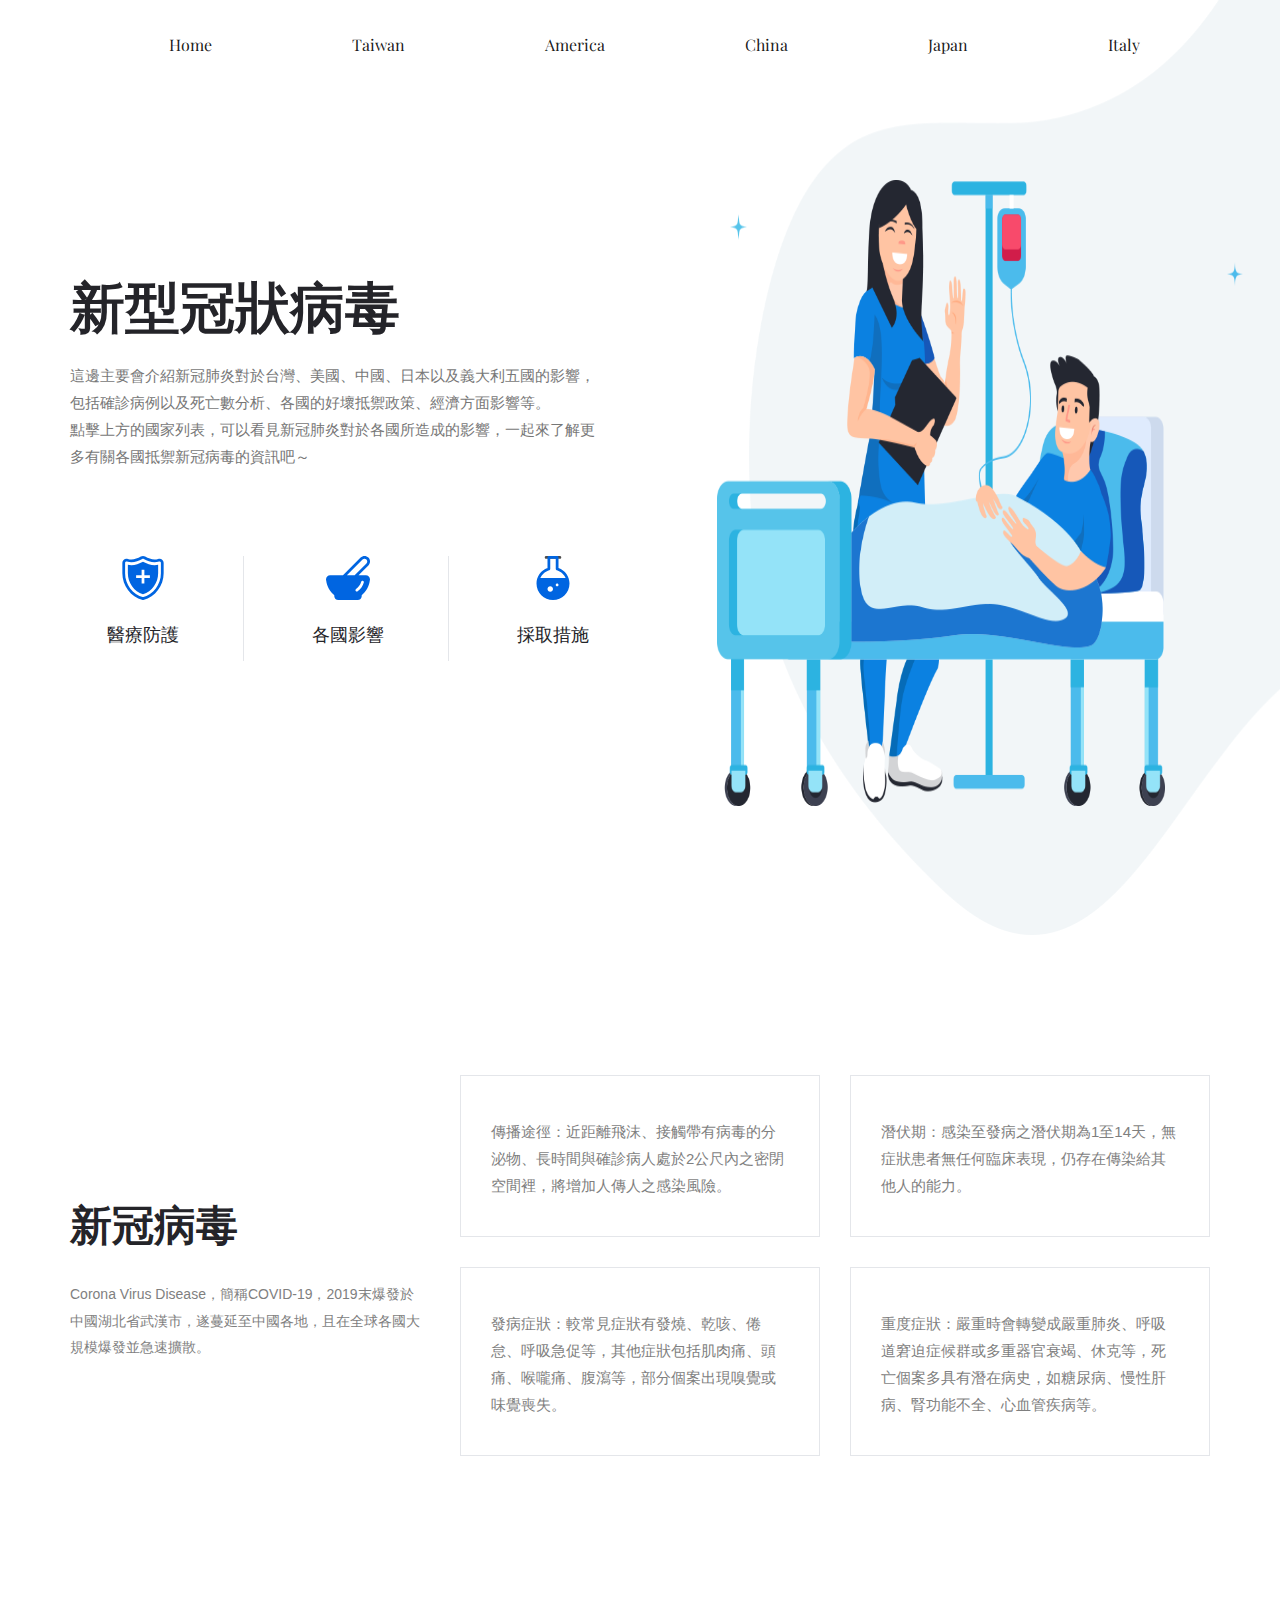
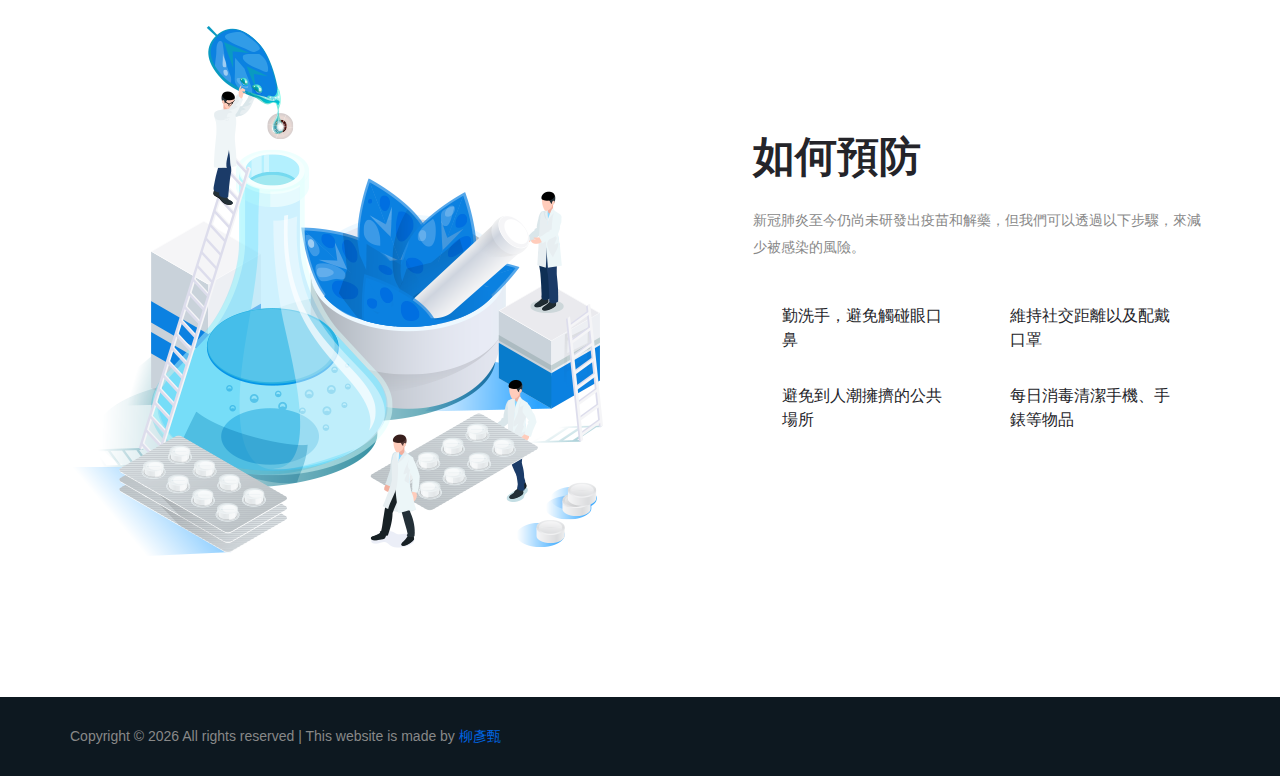
==== commit 149bbebb: "Update index.html" ====
--- a/index.html
+++ b/index.html
@@ -167,10 +167,10 @@
                          <h2>如何預防</h2>
                          <p>新冠肺炎至今仍尚未研發出疫苗和解藥，但我們可以透過以下步驟，來減少被感染的風險。</p>
                          <ul>
-                             <li><span class="ti-mouse"></span>勤洗手，搭乘大眾運輸工具時避免觸碰眼口鼻。</li>
+                             <li><span class="ti-mouse"></span>勤洗手，避免觸碰眼口鼻</li>
                              <li><span class="ti-heart-broken"></span>維持社交距離以及配戴口罩</li>
                              <li><span class="ti-package"></span>避免到人潮擁擠的公共場所</li>
-                             <li><span class="ti-headphone-alt"></span>消毒清潔手機、手錶等物品</li>
+                             <li><span class="ti-headphone-alt"></span>每日消毒清潔手機、手錶等物品</li>
                          </ul>
                      </div>
                  </div>
@@ -179,193 +179,22 @@
      </section>
      <!-- our_ability part end-->
 
-    <!-- top_service part start-->
-    <section class="top_service our_ability padding_bottom">
-        <div class="container">
-            <div class="row justify-content-between align-items-center">
-                <div class="col-md-5 col-lg-5">
-                    <div class="our_ability_member_text">
-                        <h2>如何預防</h2>
-                        <p>新冠肺炎至今仍尚未研發出疫苗和解藥，但我們可以透過以下步驟，來減少被感染的風險。</p>
-                        <ul class="unordered-list">
-				<li>勤洗手:用肥皂或是乾洗手來清潔手部，搭乘大眾運輸工具時避免觸碰眼、口、鼻。</li>
-				<li>維持社交距離以及配戴口罩</li>
-			</ul>
-                    </div>
-                </div>
-                <div class="col-md-6 col-lg-6">
-                    <div class="our_ability_img">
-                        <img src="img/top_service.png" alt="">
-                    </div>
-                </div>
-            </div>
-        </div>
-    </section>
-    <!-- top_service part end-->
-
-    <!--::blog_part start::-->
-    <section class="blog_part section_padding">
-        <div class="container">
-            <div class="row justify-content-center">
-                <div class="col-xl-8">
-                    <div class="section_tittle text-center">
-                        <h2>Update From Blog</h2>
-                        <p>Face replenish sea good winged bearing years air divide wasHave night male also</p>
-                    </div>
-                </div>
-            </div>
-            <div class="row">
-                <div class="col-sm-6 col-lg-4 col-xl-4">
-                    <div class="single-home-blog">
-                        <div class="card">
-                            <img src="img/blog/blog_1.png" class="card-img-top" alt="blog">
-                            <div class="card-body">
-                                <ul>
-                                    <li> <span class="ti-user"></span>Jhon mike</li>
-                                    <li> <span class="ti-bookmark"></span>Clinic, doctors</li>
-                                </ul>
-                                <a href="blog.html">
-                                    <h5 class="card-title">Appear have grass man fill after
-                                        winged blessed image </h5>
-                                </a>
-                                <a href="#" class="blog_btn">read more</a>
-
-                            </div>
-                        </div>
-                    </div>
-                </div>
-                <div class="col-sm-6 col-lg-4 col-xl-4">
-                    <div class="single-home-blog">
-                        <div class="card">
-                            <img src="img/blog/blog_2.png" class="card-img-top" alt="blog">
-                            <div class="card-body">
-                                <ul>
-                                    <li> <span class="ti-user"></span>Jhon mike</li>
-                                    <li> <span class="ti-bookmark"></span>Clinic, doctors</li>
-                                </ul>
-                                <a href="blog.html">
-                                    <h5 class="card-title">Appear have grass man fill after
-                                        winged blessed image </h5>
-                                </a>
-                                <a href="#" class="blog_btn">read more</a>
-
-                            </div>
-                        </div>
-                    </div>
-                </div>
-                <div class="col-sm-6 col-lg-4 col-xl-4">
-                    <div class="single-home-blog">
-                        <div class="card">
-                            <img src="img/blog/blog_3.png" class="card-img-top" alt="blog">
-                            <div class="card-body">
-                                <ul>
-                                    <li> <span class="ti-user"></span>Jhon mike</li>
-                                    <li> <span class="ti-bookmark"></span>Clinic, doctors</li>
-                                </ul>
-                                <a href="blog.html">
-                                    <h5 class="card-title">Appear have grass man fill after
-                                        winged blessed image </h5>
-                                </a>
-                                <a href="#" class="blog_btn">read more</a>
-
-                            </div>
-                        </div>
-                    </div>
-                </div>
-            </div>
-        </div>
-    </section>
-    <!--::blog_part end::-->
-
-    <!-- footer part start-->
-    <footer class="footer-area">
-        <div class="footer section_padding">
-            <div class="container">
-                <div class="row">
-                    <div class="col-xl-2 col-sm-4 mb-4 mb-xl-0 single-footer-widget">
-                        <h4>Services Link</h4>
-                        <ul>
-                            <li><a href="#">Eye treatment</a></li>
-                            <li><a href="#">Skin Surgery</a></li>
-                            <li><a href="#">Diagnosis clinic</a></li>
-                            <li><a href="#"> Dental care</a></li>
-                            <li><a href="#">Neurology service</a></li>
-                            <li><a href="#">Plastic surgery</a></li>
-                        </ul>
-                    </div>
-                    <div class="col-xl-2 col-sm-4 mb-4 mb-xl-0 single-footer-widget">
-                        <h4>Quick Links</h4>
-                        <ul>
-                            <li><a href="#">About us</a></li>
-                            <li><a href="#">Department</a></li>
-                            <li><a href="#"> Online payment</a></li>
-                            <li><a href="#">Careers</a></li>
-                            <li><a href="#">Department</a></li>
-                        </ul>
-                    </div>
-
-                    <div class="col-xl-2 col-sm-4 mb-4 mb-xl-0 single-footer-widget">
-                        <h4>Explore</h4>
-                        <ul>
-                            <li><a href="#">In the community</a></li>
-                            <li><a href="#">IU health foundation</a></li>
-                            <li><a href="#">Family support </a></li>
-                            <li><a href="#">Business solution</a></li>
-                            <li><a href="#">Community clinic</a></li>
-                        </ul>
-                    </div>
-                    <div class="col-xl-2 col-sm-4 mb-4 mb-xl-0 single-footer-widget">
-                        <h4>Resources</h4>
-                        <ul>
-                            <li><a href="#">Lights were season</a></li>
-                            <li><a href="#"> Their is let wherein</a></li>
-                            <li><a href="#">which given over</a></li>
-                            <li><a href="#">Without given She</a></li>
-                            <li><a href="#">Isn two signs think</a></li>
-                        </ul>
-                    </div>
-                    <div class="col-xl-4 col-sm-8 col-md-8 mb-4 mb-xl-0 single-footer-widget">
-                        <h4>Newsletter</h4>
-                        <p>Seed good winged wherein which night multiply
-                            midst does not fruitful</p>
-                        <div class="form-wrap" id="mc_embed_signup">
-                            <form target="_blank"
-                                action="https://spondonit.us12.list-manage.com/subscribe/post?u=1462626880ade1ac87bd9c93a&amp;id=92a4423d01"
-                                method="get" class="form-inline">
-                                <input class="form-control" name="EMAIL" placeholder="Your Email Address"
-                                    onfocus="this.placeholder = ''" onblur="this.placeholder = 'Your Email Address '"
-                                    required="" type="email">
-                                <button class="click-btn btn btn-default text-uppercase">subscribe</button>
-                                <div style="position: absolute; left: -5000px;">
-                                    <input name="b_36c4fd991d266f23781ded980_aefe40901a" tabindex="-1" value=""
-                                        type="text">
-                                </div>
-
-                                <div class="info"></div>
-                            </form>
-                        </div>
-                    </div>
-                </div>
-            </div>
-        </div>
-
-        <div class="copyright_part">
-            <div class="container">
-                <div class="row align-items-center">
-                    <p class="footer-text m-0 col-lg-8 col-md-12"><!-- Link back to Colorlib can't be removed. Template is licensed under CC BY 3.0. -->
-Copyright &copy;<script>document.write(new Date().getFullYear());</script> All rights reserved | This template is made with <i class="ti-heart" aria-hidden="true"></i> by <a href="https://colorlib.com" target="_blank">Colorlib</a>
-<!-- Link back to Colorlib can't be removed. Template is licensed under CC BY 3.0. --></p>
-                    <div class="col-lg-4 col-md-12 text-center text-lg-right footer-social">
-                        <a href="#"><i class="ti-facebook"></i></a>
-                        <a href="#"> <i class="ti-twitter"></i> </a>
-                        <a href="#"><i class="ti-instagram"></i></a>
-                        <a href="#"><i class="ti-skype"></i></a>
-                    </div>
-                </div>
-            </div>
-        </div>
+   <footer class="footer-area">
+	    <div class="copyright_part">
+			<div class="container">
+				<div class="row align-items-center">
+					<p class="footer-text m-0 col-lg-8 col-md-12">
+					<!-- Link back to Colorlib can't be removed. Template is licensed under CC BY 3.0. -->
+    					Copyright &copy;
+					<script>document.write(new Date().getFullYear());</script> 
+					All rights reserved | This website is made by
+					<a href="https://liu5466.github.io" target="_blank">柳彥甄</a>
+ 					<!-- Link back to Colorlib can't be removed. Template is licensed under CC BY 3.0. -->
+					</p>
+				 </div>
+			 </div>
+	     </div>
     </footer>
-
     <!-- footer part end-->
 
     <!-- jquery plugins here-->
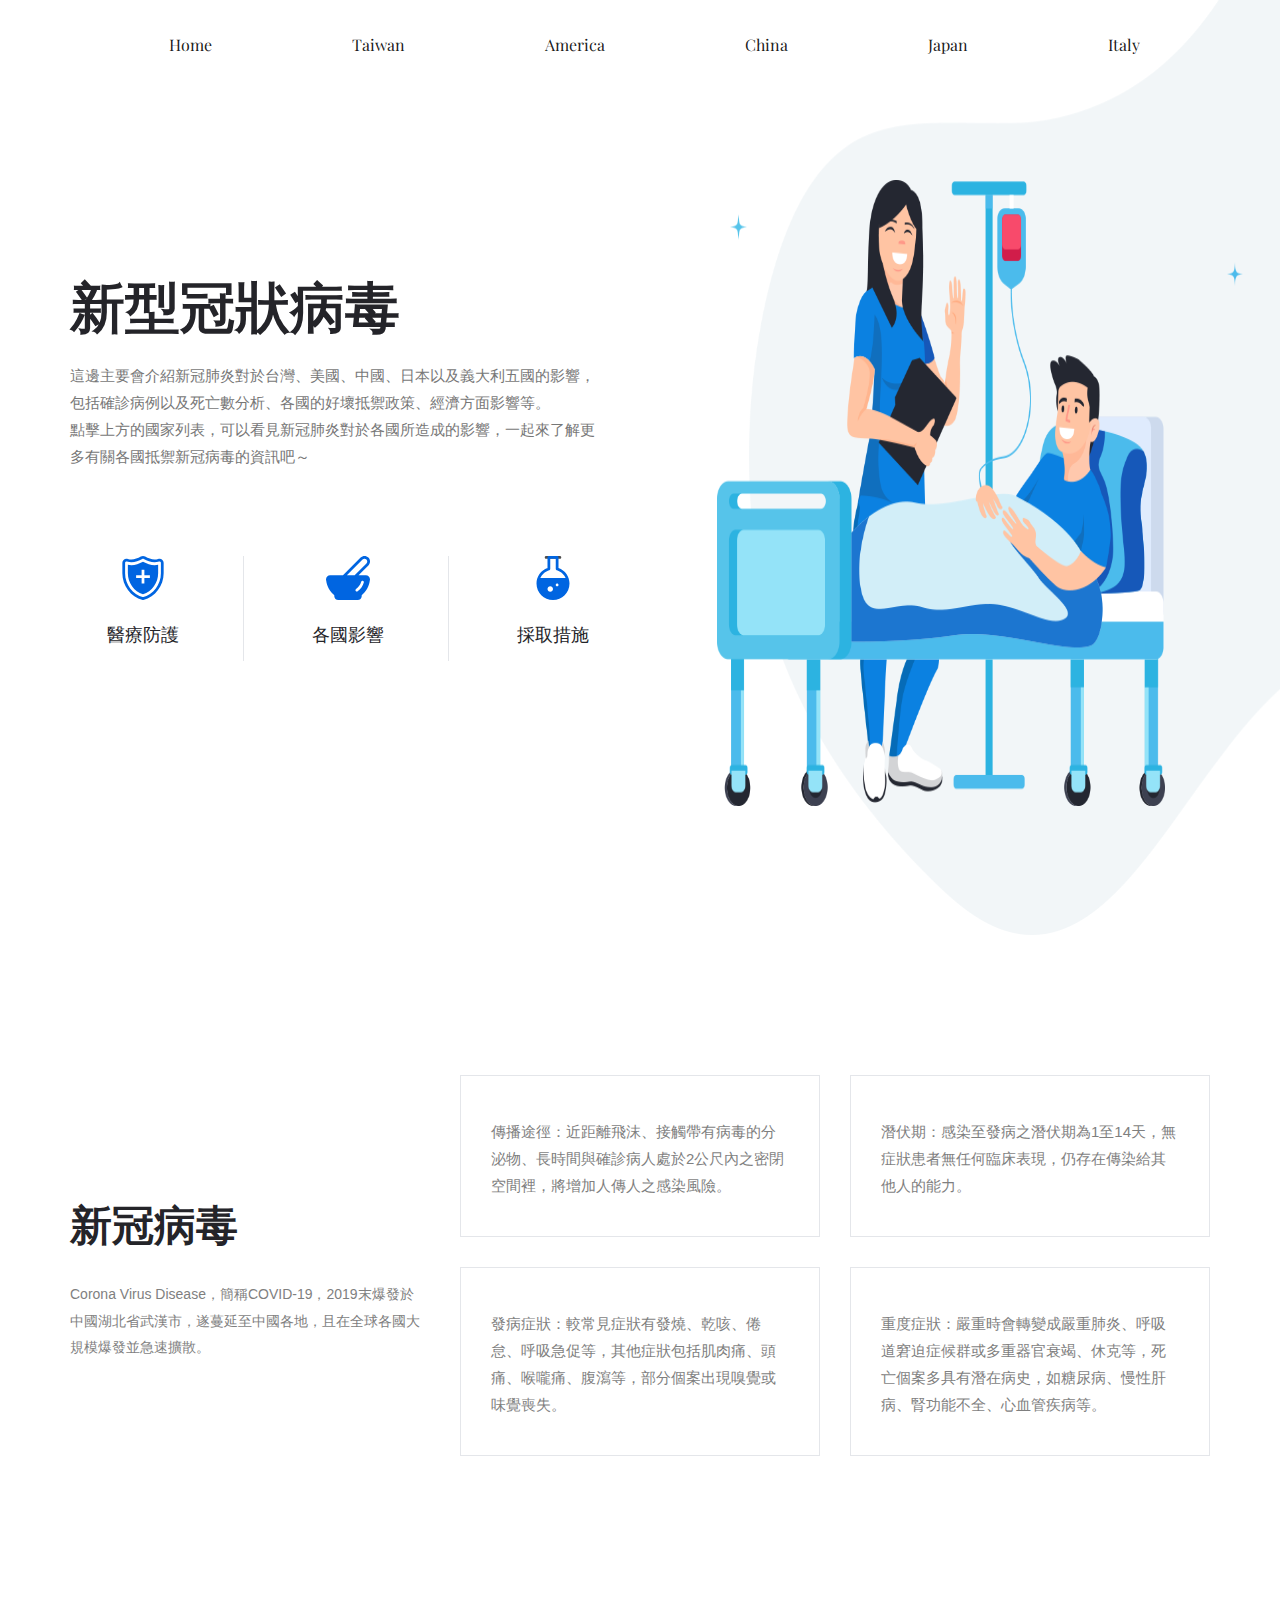
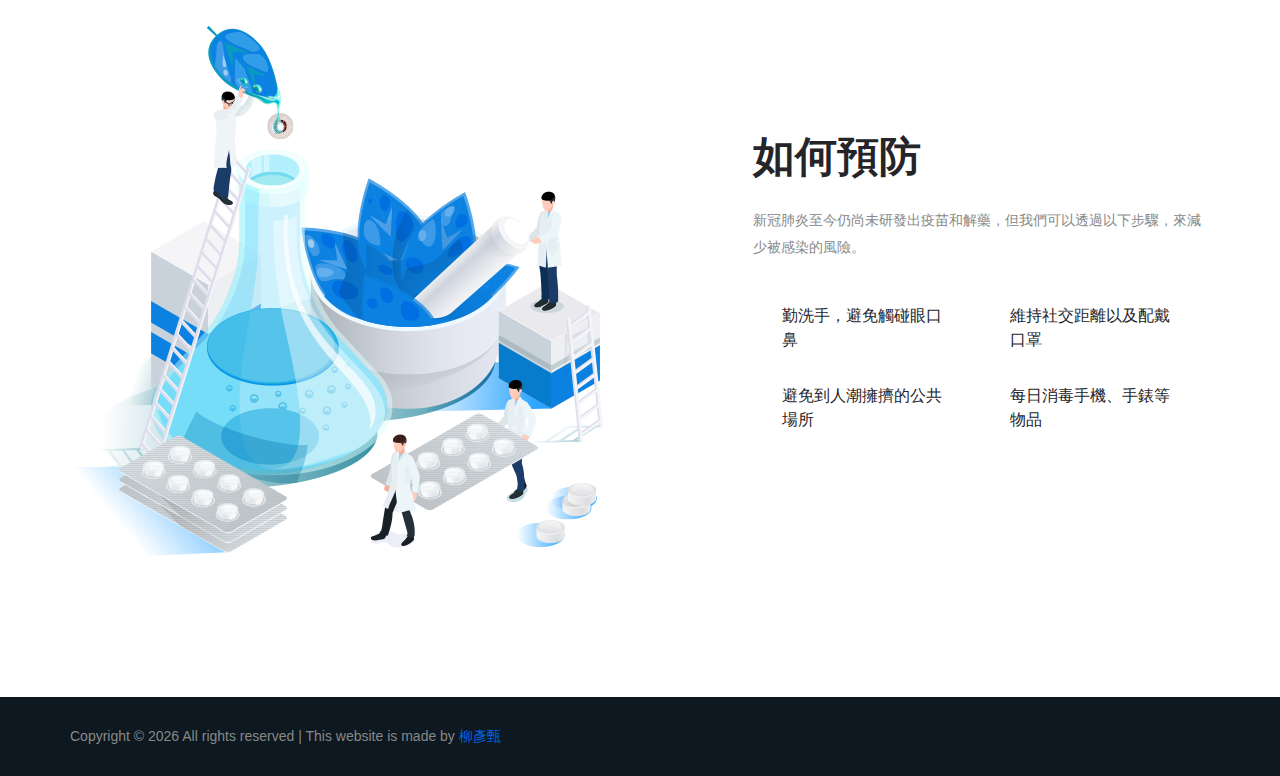
==== commit befae447: "Update index.html" ====
--- a/index.html
+++ b/index.html
@@ -170,7 +170,7 @@
                              <li><span class="ti-mouse"></span>勤洗手，避免觸碰眼口鼻</li>
                              <li><span class="ti-heart-broken"></span>維持社交距離以及配戴口罩</li>
                              <li><span class="ti-package"></span>避免到人潮擁擠的公共場所</li>
-                             <li><span class="ti-headphone-alt"></span>每日消毒清潔手機、手錶等物品</li>
+                             <li><span class="ti-headphone-alt"></span>每日消毒手機、手錶等物品</li>
                          </ul>
                      </div>
                  </div>
